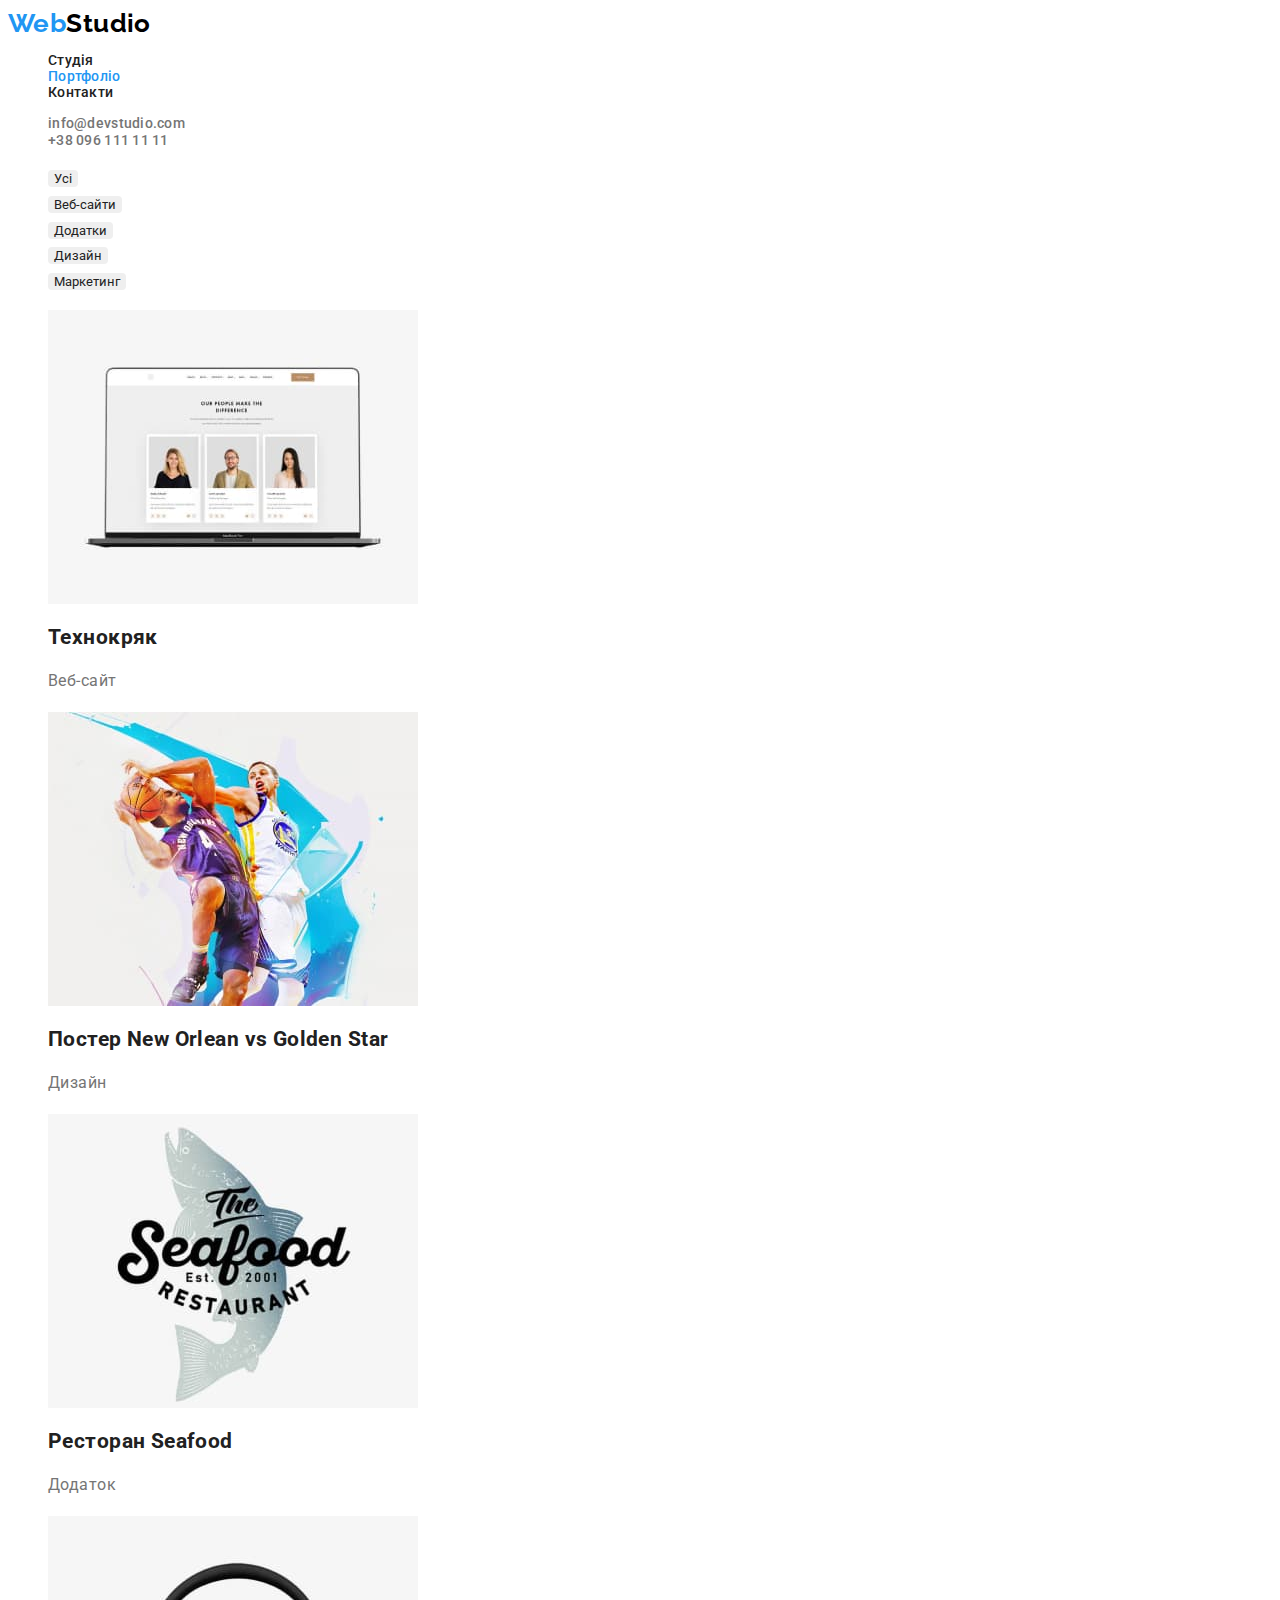
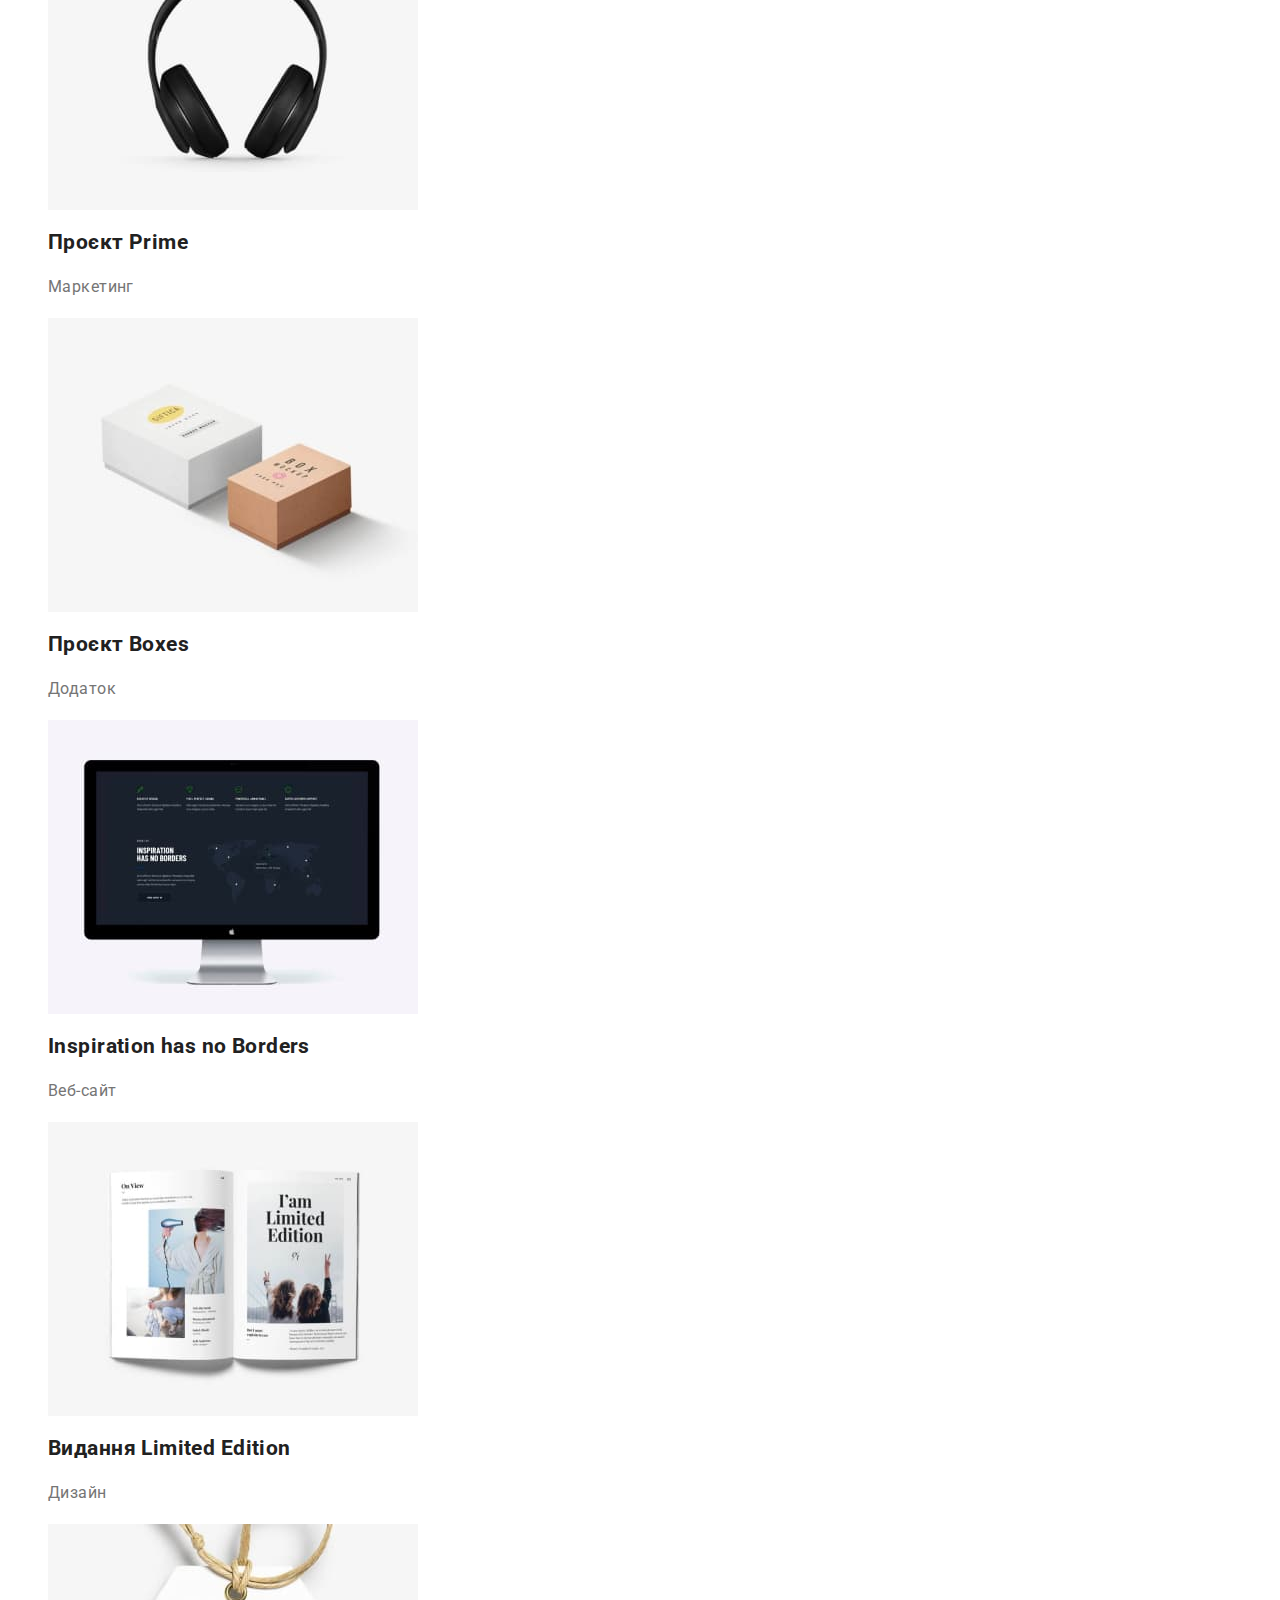
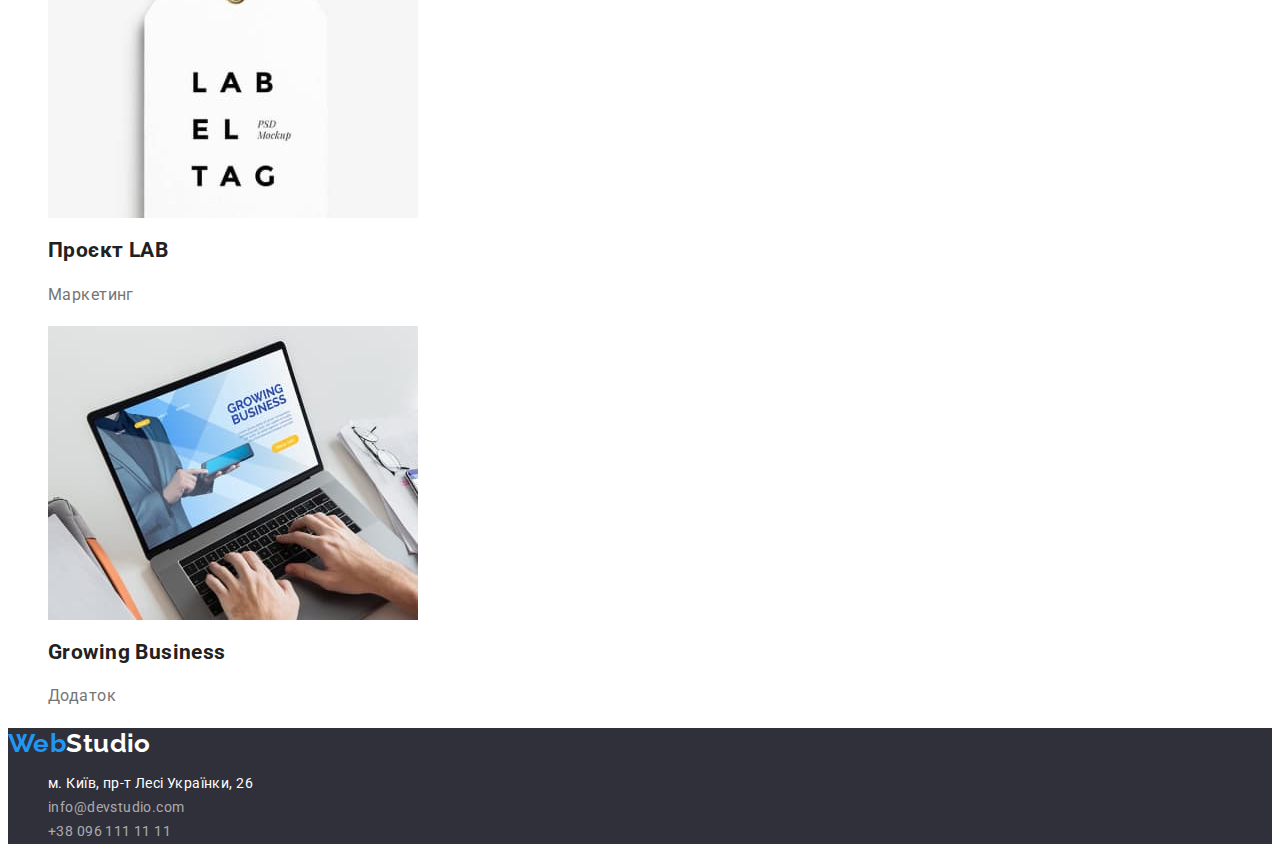
==== portfolio.html @ 31663b91 "склонував" ====
<!DOCTYPE html>
<html lang="uk">

<head>
	<meta charset="UTF-8">
	<meta http-equiv="X-UA-Compatible" content="IE=edge">
	<meta name="viewport" content="width=device-width, initial-scale=1.0">
	<title>Портфоліо</title>
	<link rel="preconnect" href="https://fonts.googleapis.com">
	<link rel="preconnect" href="https://fonts.gstatic.com" crossorigin>
	<link
		href="https://fonts.googleapis.com/css2?family=Raleway:wght@700&family=Roboto:wght@400;500;700;900&display=swap"
		rel="stylesheet">
	<link rel="stylesheet" href="./css/styles.css">
</head>

<body>
	<header class="header">
		<nav class="main-nav">
			<a class="logo" href="./index.html"><span class="text-logo">Web</span>Studio</a>
			<ul class="social-links">
				<li><a href="./index.html" class="link active">Студія</a></li>
				<li><a href="./portfolio.html" class="link current active">Портфоліо</a></li>
				<li><a href="#" class="link active">Контакти</a></li>
			</ul>
		</nav>
		<ul class="contacts">
			<li><a href="mailto:info@devstudio.com" class="contact active">info@devstudio.com</a></li>
			<li><a href="tel:+380961111111" class="contact active">+38 096 111 11 11</a></li>
		</ul>
	</header>
	<main class="main-portfolio">
		<section class="section">
			<h1 class="visually-hidden">Наші роботи</h1>
			<ul class="search-form">
				<li><button class="button active">Усі</button></li>
				<li><button class="button active">Веб-сайти</button></li>
				<li><button class="button active">Додатки</button></li>
				<li><button class="button active">Дизайн</button></li>
				<li><button class="button active">Маркетинг</button></li>
			</ul>
			<ul class="contents">
				<li class="post-content">
					<a href="" class="post-content-link">
						<img width="370" src="./images/project/project-1.jpg" alt="Технокряк">
						<h2 class="post-subtitle">Технокряк</h2>
						<p class="post-title">Веб-сайт</p>
					</a>
				</li>
				<li class="post-content">
					<a href="" class="post-content-link">
						<img width="370" src="./images/project/project-2.jpg" alt="Постер Новий Орлеан проти Голден Стар">
						<h2 class="post-subtitle">Постер New Orlean vs Golden Star</h2>
						<p class="post-title">Дизайн</p>
					</a>
				</li>
				<li class="post-content">
					<a href="" class="post-content-link">
						<img width="370" src="./images/project/project-3.jpg" alt="Ресторан Морепродуктов">
						<h2 class="post-subtitle">Ресторан Seafood</h2>
						<p class="post-title">Додаток</p>
					</a>
				</li>
				<li class="post-content">
					<a href="" class="post-content-link">
						<img width="370" src="./images/project/project-4.jpg" alt="Проєкт Прем'єр">
						<h2 class="post-subtitle">Проєкт Prime</h2>
						<p class="post-title">Маркетинг</p>
					</a>
				</li>
				<li class="post-content">
					<a href="" class="post-content-link">
						<img width="370" src="./images/project/project-5.jpg" alt="Коробки проектів">
						<h2 class="post-subtitle">Проєкт Boxes</h2>
						<p class="post-title">Додаток</p>
					</a>
				</li>
				<a href="">
					<li class="post-content">
						<a href="" class="post-content-link">
							<img width="370" src="./images/project/project-6.jpg" alt="Натхнення не має кордонів">
							<h2 class="post-subtitle">Inspiration has no Borders</h2>
							<p class="post-title">Веб-сайт</p>
						</a>
					</li>
					<li class="post-content">
						<a href="" class="post-content-link">
							<img width="370" src="./images/project/project-7.jpg" alt="Видання Обмежене видання">
							<h2 class="post-subtitle">Видання Limited Edition</h2>
							<p class="post-title">Дизайн</p>
						</a>
					</li>
					<li class="post-content">
						<a href="" class="post-content-link">
							<img width="370" src="./images/project/project-8.jpg" alt="Проєкт лабораторія">
							<h2 class="post-subtitle">Проєкт LAB</h2>
							<p class="post-title">Маркетинг</p>
						</a>
					</li>
					<li class="post-content">
						<a href="" class="post-content-link">
							<img width="370" src="./images/project/project-9.jpg" alt="Зростаючий бізнес">
							<h2 class="post-subtitle">Growing Business</h2>
							<p class="post-title">Додаток</p>
						</a>
					</li>
			</ul>
		</section>
	</main>
	<footer class="footer-list">
		<a class="logo address-logo" href="./index.html"><span class="text-logo">Web</span>Studio</a>
		<address class="address-list">
			<ul class="addres-list-colum">
				<li><a href="https://goo.gl/maps/TS7uWYY3xtXyC8b88" class="address-map active">м. Київ, пр-т Лесі Українки,
						26</a>
				</li>
				<li><a href="mailto:info@devstudio.com" class="footer-contact active">info@devstudio.com</a></li>
				<li><a href="tel:+380961111111" class="footer-contact active">+38 096 111 11 11</a></li>
			</ul>
		</address>
	</footer>

</body>

</html>
---- css/styles.css ----
:root {
	--primary-text-color: #757575;
	--title-text-color: #212121;
	--accent-color: #2196F3;
	--background-color: #F5F5F5;
	--background-team-color: #F5F4FA;
	--footer-background-color: #2F303A;
	--contact-color: #757575;
	--white-color: #ffffff;
	--footer-contact-color: rgba(255, 255, 255, 0.6);
	--logo-color-black: #000000;
}


body {
	font-family: 'Roboto', sans-serif;
	color: var(--primary-text-color);
	background-color: var(--white-color);
	font-size: 14px;
	letter-spacing: 0.03em;
}

/* hover focus */
.active:focus,
.active:hover {
	color: var(--accent-color);
}

.hero .button:focus,
.hero .button:hover {
	color: var(--footer-background-color);
}

.button {
	font-family: inherit;
	border: none;
	cursor: pointer;
}

.button:hover,
.button:focus {
	background: var(--accent-color);
	color: var(--white-color);
}

.active {
	border-radius: 4px;
	color: var(--title-text-color);
}

.search-form .active:hover,
.search-form .active:focus {
	box-shadow: 0px 3px 1px rgba(0, 0, 0, 0.1), 0px 1px 2px rgba(0, 0, 0, 0.08), 0px 2px 2px rgba(0, 0, 0, 0.12);
}

/* visually-hidden */
.visually-hidden {
	position: absolute;
	width: 1px;
	height: 1px;
	margin: -1px;
	border: 0;
	padding: 0;
	clip: rect(0 0 0 0);
	overflow: hidden;
}

/* Nav */
.logo {
	color: var(--logo-color-black);
	font-family: 'Raleway', sans-serif;
	font-weight: 700;
	font-size: 26px;
	line-height: 1.19;
	text-decoration: none;
}

.link {
	color: var(--title-text-color);
	text-decoration: none;
}

.social-links .link.current {
	color: var(--accent-color);
}

.address-logo {
	color: var(--white-color);
}

.text-logo {
	color: var(--accent-color);
}

.social-links {
	font-weight: 500;
	line-height: 1.14;
	letter-spacing: 0.02em;
	list-style: none;
}

.contacts {
	list-style: none;
}

.contact {
	font-weight: 500;
	line-height: 1.14;
	letter-spacing: 0.02em;
	color: var(--contact-color);
	text-decoration: none;
}

/* Main */

.title-text {
	font-weight: 900;
	font-size: 44px;
	line-height: 1.36;
	letter-spacing: 0.06em;
	text-transform: uppercase;
	color: var(--white-color);
}

.hero {
	background-color: var(--footer-background-color);
}


.hero .button {
	font-weight: 700;
	font-size: 16px;
	line-height: 1.88;
	box-shadow: 0px 4px 4px rgba(0, 0, 0, 0.15);
	border-radius: 4px;
	text-decoration: none;
	background-color: var(--accent-color);
	color: var(--white-color);
}



/* Section Features */
.features-list {
	list-style: none;
}

.features-title {
	font-weight: 700;
	line-height: 1.14;
	text-transform: uppercase;
	color: var(--title-text-color);

}


.features-subtitle {
	line-height: 1.71;
}

/* work-list  team-list */
.work-list-colum {
	list-style: none;
}

.title-head {
	font-weight: 700;
	font-size: 36px;
	line-height: 1.16;
	color: var(--title-text-color);
}


/* team-list */

.team-list {
	color: var(--background-team-color);
}

.team-card-list {
	background: var(--white-color);
	box-shadow: 0px 1px 3px rgba(0, 0, 0, 0.12), 0px 1px 1px rgba(0, 0, 0, 0.14), 0px 2px 1px rgba(0, 0, 0, 0.2);
	border-radius: 0px 0px 4px 4px;
}

.team-subtitle {
	font-weight: 500;
	font-size: 16px;
	line-height: 1.18;
	text-align: center;
	color: var(--title-text-color);
}

.team-card-indent {
	font-size: 16px;
	line-height: 1.18;
	text-align: center;
	color: var(--primary-text-color);

}

/* Footer */
.addres-list-colum {
	list-style: none;
}

.footer-list {
	background-color: var(--footer-background-color);
}

.address-list {
	font-style: normal;
}

.address-map {
	line-height: 1.71;
	color: var(--white-color);
	text-decoration: none;
}

.footer-contact {
	line-height: 1.71;
	text-decoration: none;
	color: var(--footer-contact-color);
	text-decoration: none;
}

/* portfolio */

/* link-stile */
.post-content-link {
	text-decoration: none;
}

.post-content-link .post-title {
	color: var(--primary-text-color);
}

/* search */
.search-form {
	font-weight: 500;
	font-size: 16px;
	line-height: 1.62;
	list-style: none;
}

/* contents */
.post-content {
	background-color: var(--white-color);
	list-style: none;
}

.post-subtitle {
	color: var(--title-text-color);
}

.post-title {
	font-size: 16px;
	line-height: 1.88;
}
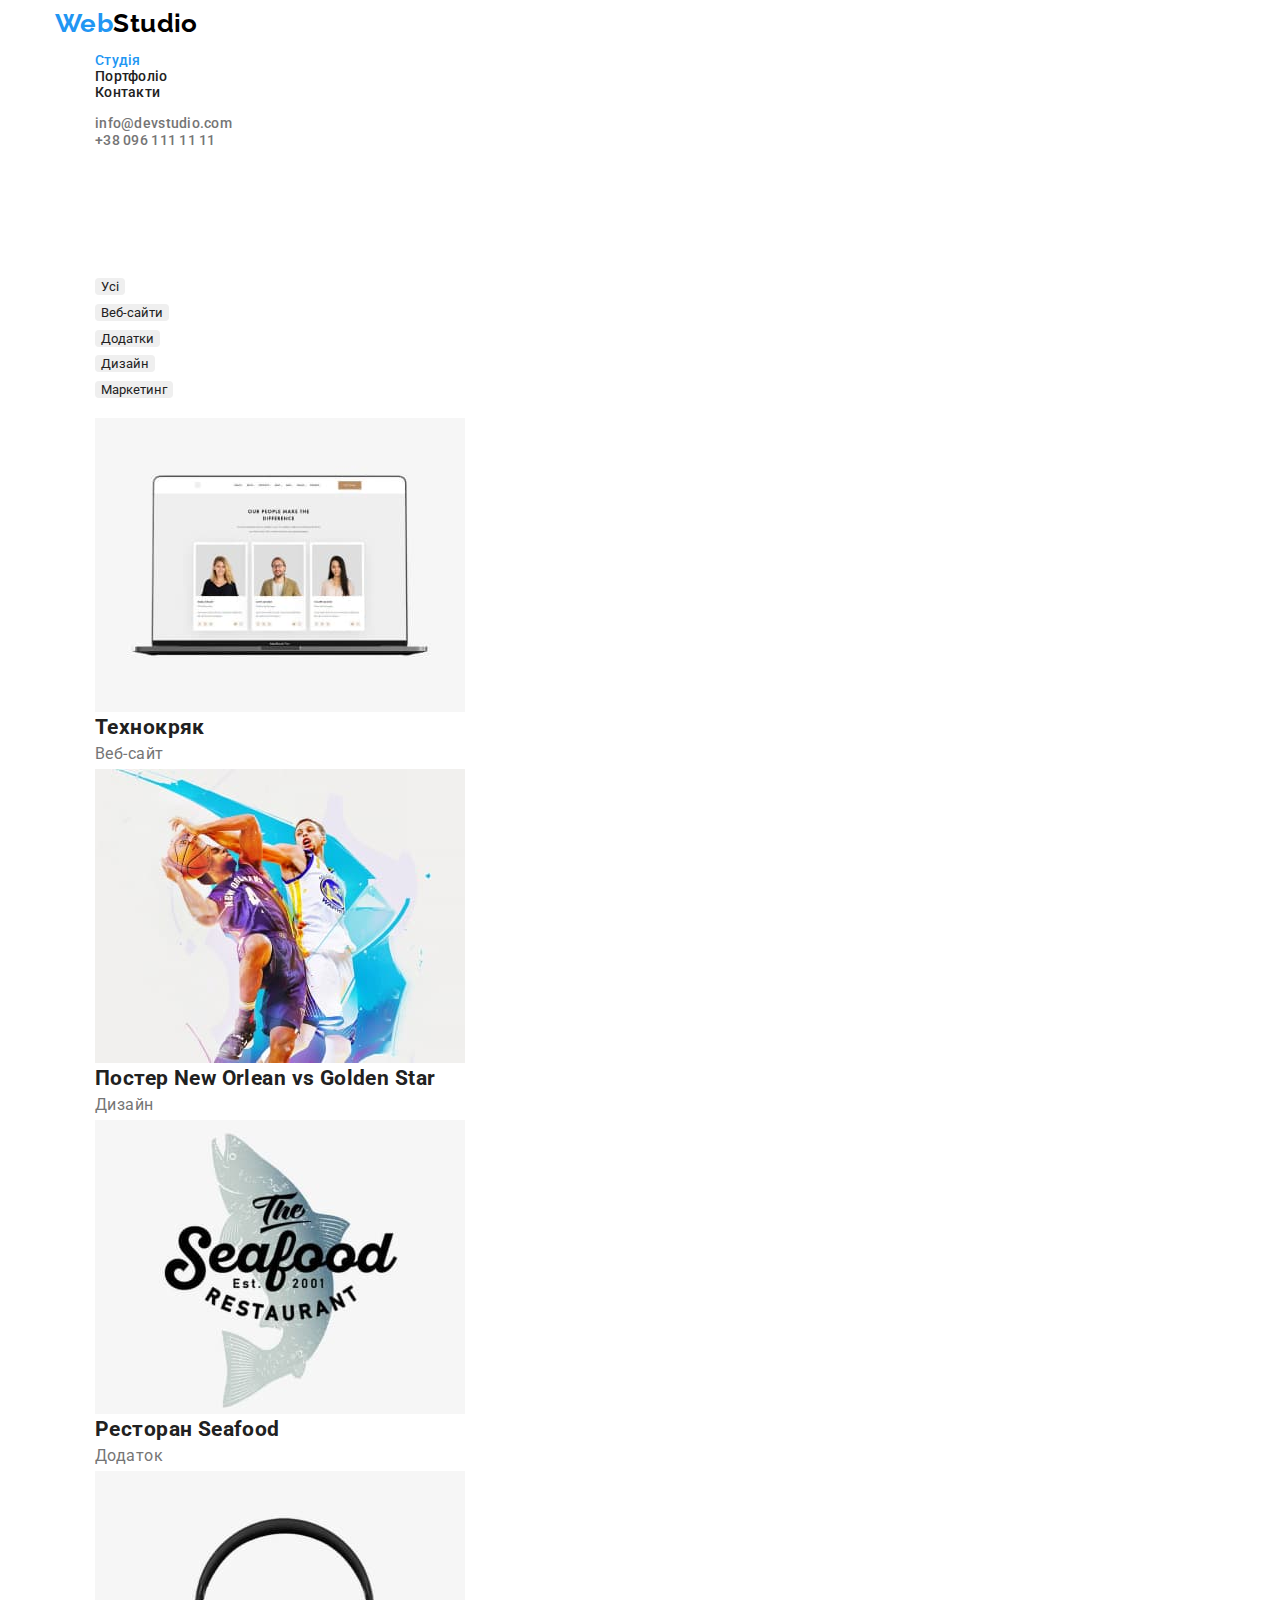
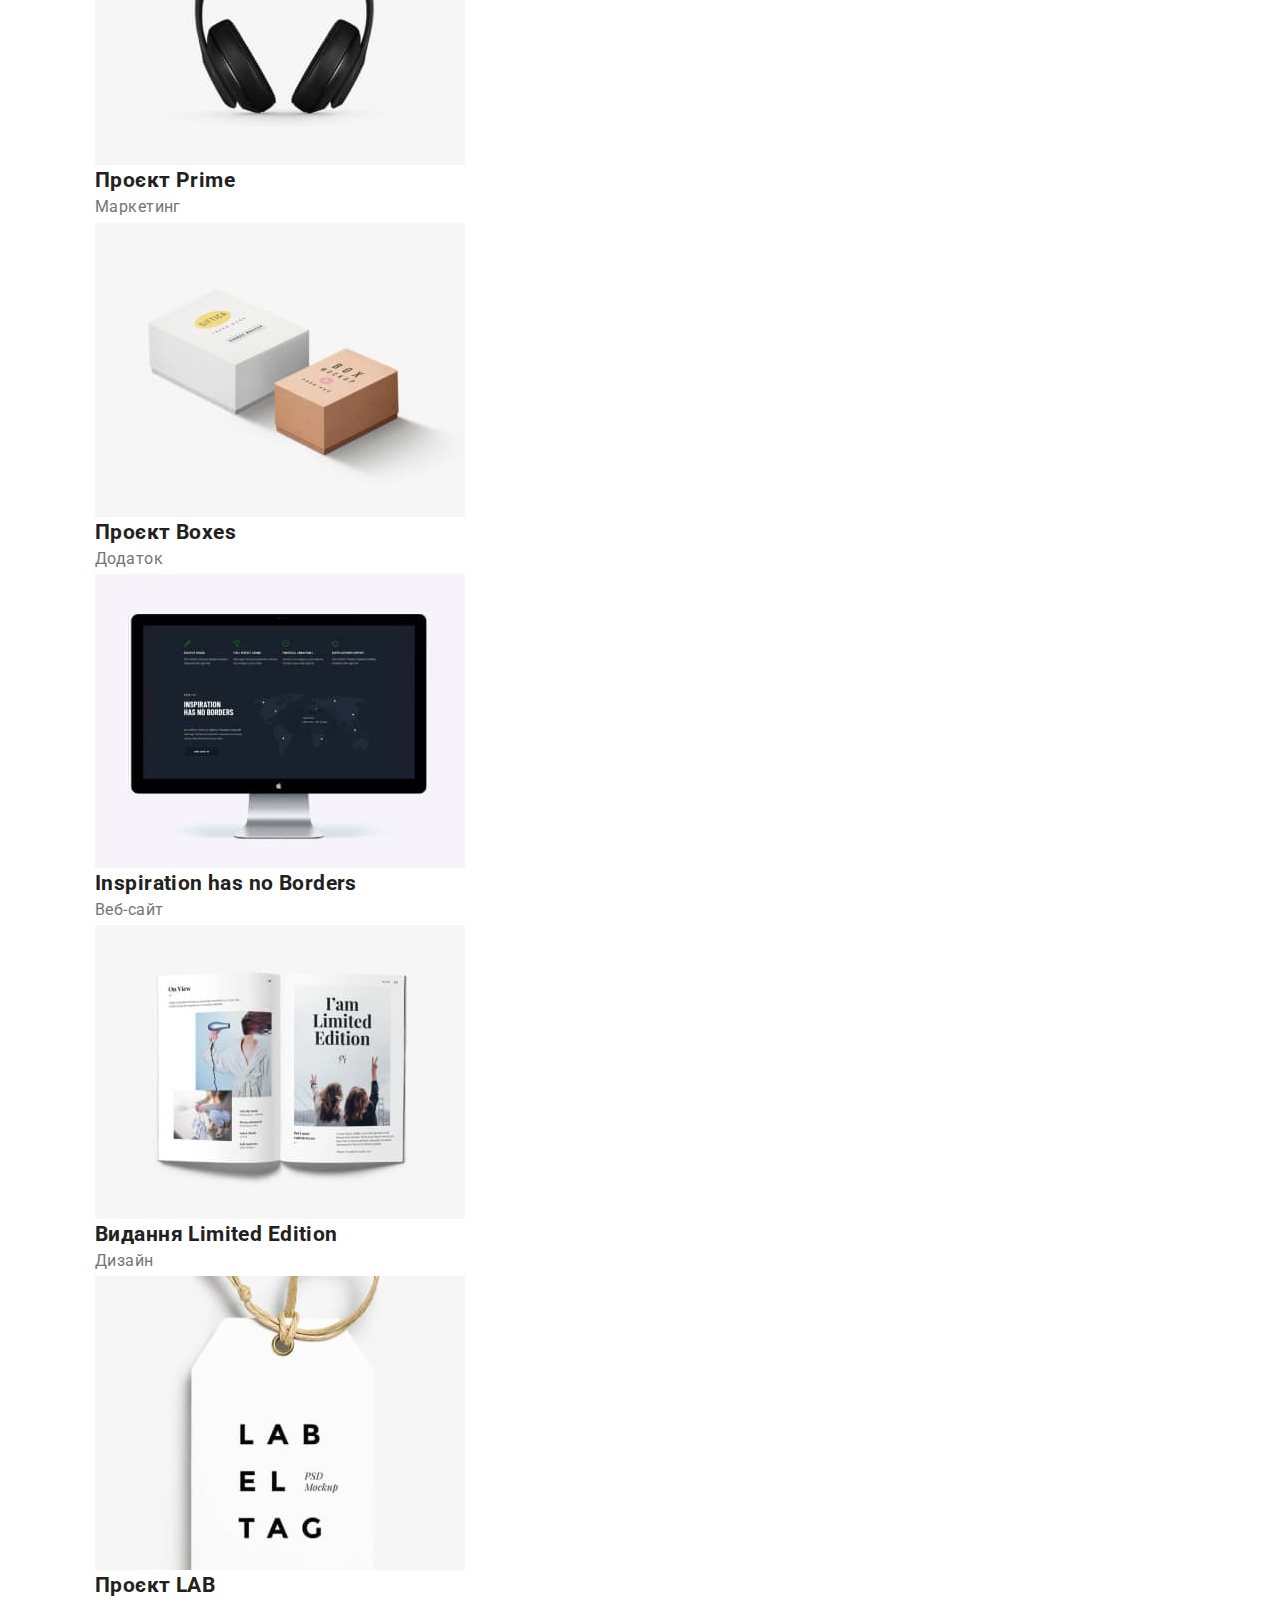
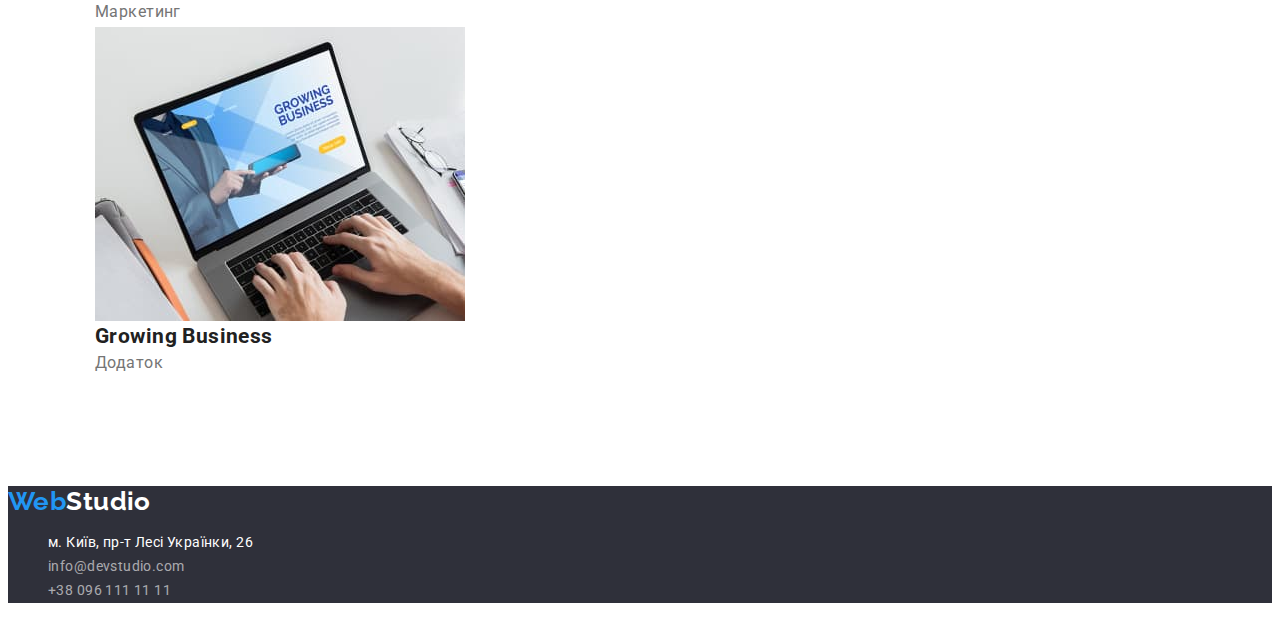
==== commit 5db6d359: "вніс стилі та додаткові класи" ====
--- a/portfolio.html
+++ b/portfolio.html
@@ -11,100 +11,107 @@
 	<link
 		href="https://fonts.googleapis.com/css2?family=Raleway:wght@700&family=Roboto:wght@400;500;700;900&display=swap"
 		rel="stylesheet">
+	<link rel="stylesheet" href="https://cdnjs.cloudflare.com/ajax/libs/modern-normalize/1.1.0/modern-normalize.min.css"
+		integrity="sha512-wpPYUAdjBVSE4KJnH1VR1HeZfpl1ub8YT/NKx4PuQ5NmX2tKuGu6U/JRp5y+Y8XG2tV+wKQpNHVUX03MfMFn9Q=="
+		crossorigin="anonymous" referrerpolicy="no-referrer" />
 	<link rel="stylesheet" href="./css/styles.css">
 </head>
 
 <body>
 	<header class="header">
-		<nav class="main-nav">
-			<a class="logo" href="./index.html"><span class="text-logo">Web</span>Studio</a>
-			<ul class="social-links">
-				<li><a href="./index.html" class="link active">Студія</a></li>
-				<li><a href="./portfolio.html" class="link current active">Портфоліо</a></li>
-				<li><a href="#" class="link active">Контакти</a></li>
+		<div class="container">
+			<nav class="main-nav">
+				<a class="logo" href="./index.html"><span class="text-logo">Web</span>Studio</a>
+				<ul class="social-links">
+					<li><a href="./index.html" class="link current active">Студія</a></li>
+					<li><a href="./portfolio.html" class="link active">Портфоліо</a></li>
+					<li><a href="#" class="link active">Контакти</a></li>
+				</ul>
+			</nav>
+			<ul class="contacts">
+				<li><a href="mailto:info@devstudio.com" class="contact active">info@devstudio.com</a></li>
+				<li><a href="tel:+380961111111" class="contact active">+38 096 111 11 11</a></li>
 			</ul>
-		</nav>
-		<ul class="contacts">
-			<li><a href="mailto:info@devstudio.com" class="contact active">info@devstudio.com</a></li>
-			<li><a href="tel:+380961111111" class="contact active">+38 096 111 11 11</a></li>
-		</ul>
+		</div>
 	</header>
 	<main class="main-portfolio">
 		<section class="section">
-			<h1 class="visually-hidden">Наші роботи</h1>
-			<ul class="search-form">
-				<li><button class="button active">Усі</button></li>
-				<li><button class="button active">Веб-сайти</button></li>
-				<li><button class="button active">Додатки</button></li>
-				<li><button class="button active">Дизайн</button></li>
-				<li><button class="button active">Маркетинг</button></li>
-			</ul>
-			<ul class="contents">
-				<li class="post-content">
-					<a href="" class="post-content-link">
-						<img width="370" src="./images/project/project-1.jpg" alt="Технокряк">
-						<h2 class="post-subtitle">Технокряк</h2>
-						<p class="post-title">Веб-сайт</p>
-					</a>
-				</li>
-				<li class="post-content">
-					<a href="" class="post-content-link">
-						<img width="370" src="./images/project/project-2.jpg" alt="Постер Новий Орлеан проти Голден Стар">
-						<h2 class="post-subtitle">Постер New Orlean vs Golden Star</h2>
-						<p class="post-title">Дизайн</p>
-					</a>
-				</li>
-				<li class="post-content">
-					<a href="" class="post-content-link">
-						<img width="370" src="./images/project/project-3.jpg" alt="Ресторан Морепродуктов">
-						<h2 class="post-subtitle">Ресторан Seafood</h2>
-						<p class="post-title">Додаток</p>
-					</a>
-				</li>
-				<li class="post-content">
-					<a href="" class="post-content-link">
-						<img width="370" src="./images/project/project-4.jpg" alt="Проєкт Прем'єр">
-						<h2 class="post-subtitle">Проєкт Prime</h2>
-						<p class="post-title">Маркетинг</p>
-					</a>
-				</li>
-				<li class="post-content">
-					<a href="" class="post-content-link">
-						<img width="370" src="./images/project/project-5.jpg" alt="Коробки проектів">
-						<h2 class="post-subtitle">Проєкт Boxes</h2>
-						<p class="post-title">Додаток</p>
-					</a>
-				</li>
-				<a href="">
+			<div class="container">
+				<h1 class="visually-hidden">Наші роботи</h1>
+				<ul class="search-form">
+					<li><button class="button active">Усі</button></li>
+					<li><button class="button active">Веб-сайти</button></li>
+					<li><button class="button active">Додатки</button></li>
+					<li><button class="button active">Дизайн</button></li>
+					<li><button class="button active">Маркетинг</button></li>
+				</ul>
+				<ul class="contents">
 					<li class="post-content">
 						<a href="" class="post-content-link">
-							<img width="370" src="./images/project/project-6.jpg" alt="Натхнення не має кордонів">
-							<h2 class="post-subtitle">Inspiration has no Borders</h2>
+							<img width="370" src="./images/project/project-1.jpg" alt="Технокряк">
+							<h2 class="post-subtitle">Технокряк</h2>
 							<p class="post-title">Веб-сайт</p>
 						</a>
 					</li>
 					<li class="post-content">
 						<a href="" class="post-content-link">
-							<img width="370" src="./images/project/project-7.jpg" alt="Видання Обмежене видання">
-							<h2 class="post-subtitle">Видання Limited Edition</h2>
+							<img width="370" src="./images/project/project-2.jpg" alt="Постер Новий Орлеан проти Голден Стар">
+							<h2 class="post-subtitle">Постер New Orlean vs Golden Star</h2>
 							<p class="post-title">Дизайн</p>
 						</a>
 					</li>
 					<li class="post-content">
 						<a href="" class="post-content-link">
-							<img width="370" src="./images/project/project-8.jpg" alt="Проєкт лабораторія">
-							<h2 class="post-subtitle">Проєкт LAB</h2>
+							<img width="370" src="./images/project/project-3.jpg" alt="Ресторан Морепродуктов">
+							<h2 class="post-subtitle">Ресторан Seafood</h2>
+							<p class="post-title">Додаток</p>
+						</a>
+					</li>
+					<li class="post-content">
+						<a href="" class="post-content-link">
+							<img width="370" src="./images/project/project-4.jpg" alt="Проєкт Прем'єр">
+							<h2 class="post-subtitle">Проєкт Prime</h2>
 							<p class="post-title">Маркетинг</p>
 						</a>
 					</li>
 					<li class="post-content">
 						<a href="" class="post-content-link">
-							<img width="370" src="./images/project/project-9.jpg" alt="Зростаючий бізнес">
-							<h2 class="post-subtitle">Growing Business</h2>
+							<img width="370" src="./images/project/project-5.jpg" alt="Коробки проектів">
+							<h2 class="post-subtitle">Проєкт Boxes</h2>
 							<p class="post-title">Додаток</p>
 						</a>
 					</li>
-			</ul>
+					<a href="">
+						<li class="post-content">
+							<a href="" class="post-content-link">
+								<img width="370" src="./images/project/project-6.jpg" alt="Натхнення не має кордонів">
+								<h2 class="post-subtitle">Inspiration has no Borders</h2>
+								<p class="post-title">Веб-сайт</p>
+							</a>
+						</li>
+						<li class="post-content">
+							<a href="" class="post-content-link">
+								<img width="370" src="./images/project/project-7.jpg" alt="Видання Обмежене видання">
+								<h2 class="post-subtitle">Видання Limited Edition</h2>
+								<p class="post-title">Дизайн</p>
+							</a>
+						</li>
+						<li class="post-content">
+							<a href="" class="post-content-link">
+								<img width="370" src="./images/project/project-8.jpg" alt="Проєкт лабораторія">
+								<h2 class="post-subtitle">Проєкт LAB</h2>
+								<p class="post-title">Маркетинг</p>
+							</a>
+						</li>
+						<li class="post-content">
+							<a href="" class="post-content-link">
+								<img width="370" src="./images/project/project-9.jpg" alt="Зростаючий бізнес">
+								<h2 class="post-subtitle">Growing Business</h2>
+								<p class="post-title">Додаток</p>
+							</a>
+						</li>
+				</ul>
+			</div>
 		</section>
 	</main>
 	<footer class="footer-list">
--- a/css/styles.css
+++ b/css/styles.css
@@ -1,3 +1,14 @@
+h1,
+h2,
+h3,
+h4,
+h5,
+h6,
+p {
+	margin-top: 0;
+	margin-bottom: 0;
+}
+
 :root {
 	--primary-text-color: #757575;
 	--title-text-color: #212121;
@@ -35,6 +46,7 @@
 	font-family: inherit;
 	border: none;
 	cursor: pointer;
+	display: inline-block;
 }
 
 .button:hover,
@@ -112,6 +124,9 @@
 }
 
 /* Main */
+.main-btn {
+	padding: 10px 32px;
+}
 
 .title-text {
 	font-weight: 900;
@@ -120,6 +135,7 @@
 	letter-spacing: 0.06em;
 	text-transform: uppercase;
 	color: var(--white-color);
+	margin-bottom: 30px;
 }
 
 .hero {
@@ -150,6 +166,7 @@
 	line-height: 1.14;
 	text-transform: uppercase;
 	color: var(--title-text-color);
+	margin-bottom: 10px;
 
 }
 
@@ -168,6 +185,7 @@
 	font-size: 36px;
 	line-height: 1.16;
 	color: var(--title-text-color);
+	margin-bottom: 50px;
 }
 
 
@@ -181,6 +199,7 @@
 	background: var(--white-color);
 	box-shadow: 0px 1px 3px rgba(0, 0, 0, 0.12), 0px 1px 1px rgba(0, 0, 0, 0.14), 0px 2px 1px rgba(0, 0, 0, 0.2);
 	border-radius: 0px 0px 4px 4px;
+	list-style: none;
 }
 
 .team-subtitle {
@@ -257,4 +276,17 @@
 .post-title {
 	font-size: 16px;
 	line-height: 1.88;
-}+}
+
+/* div container, section */
+.container {
+	width: 1170px;
+	padding: 0 15px;
+	margin: 0 auto;
+	align-items: center;
+}
+
+.section {
+	padding: 94px 0;
+}
+
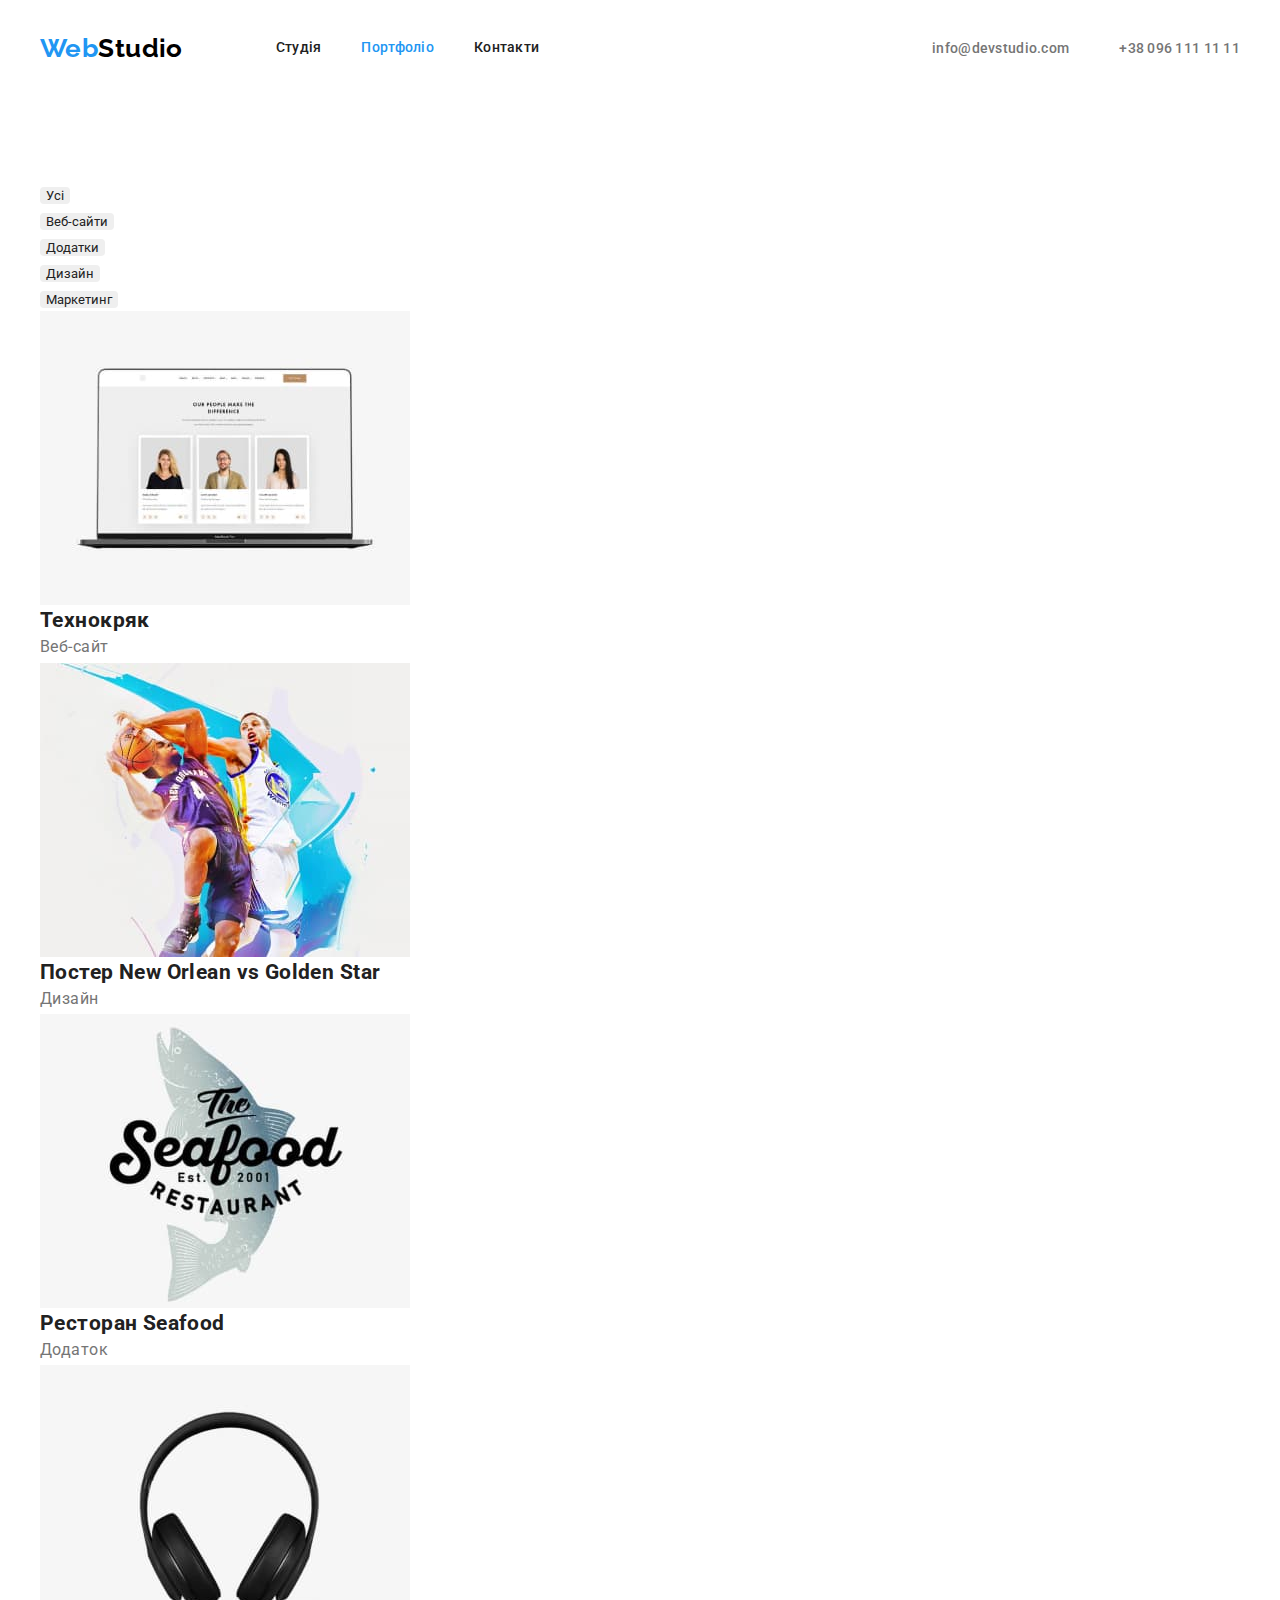
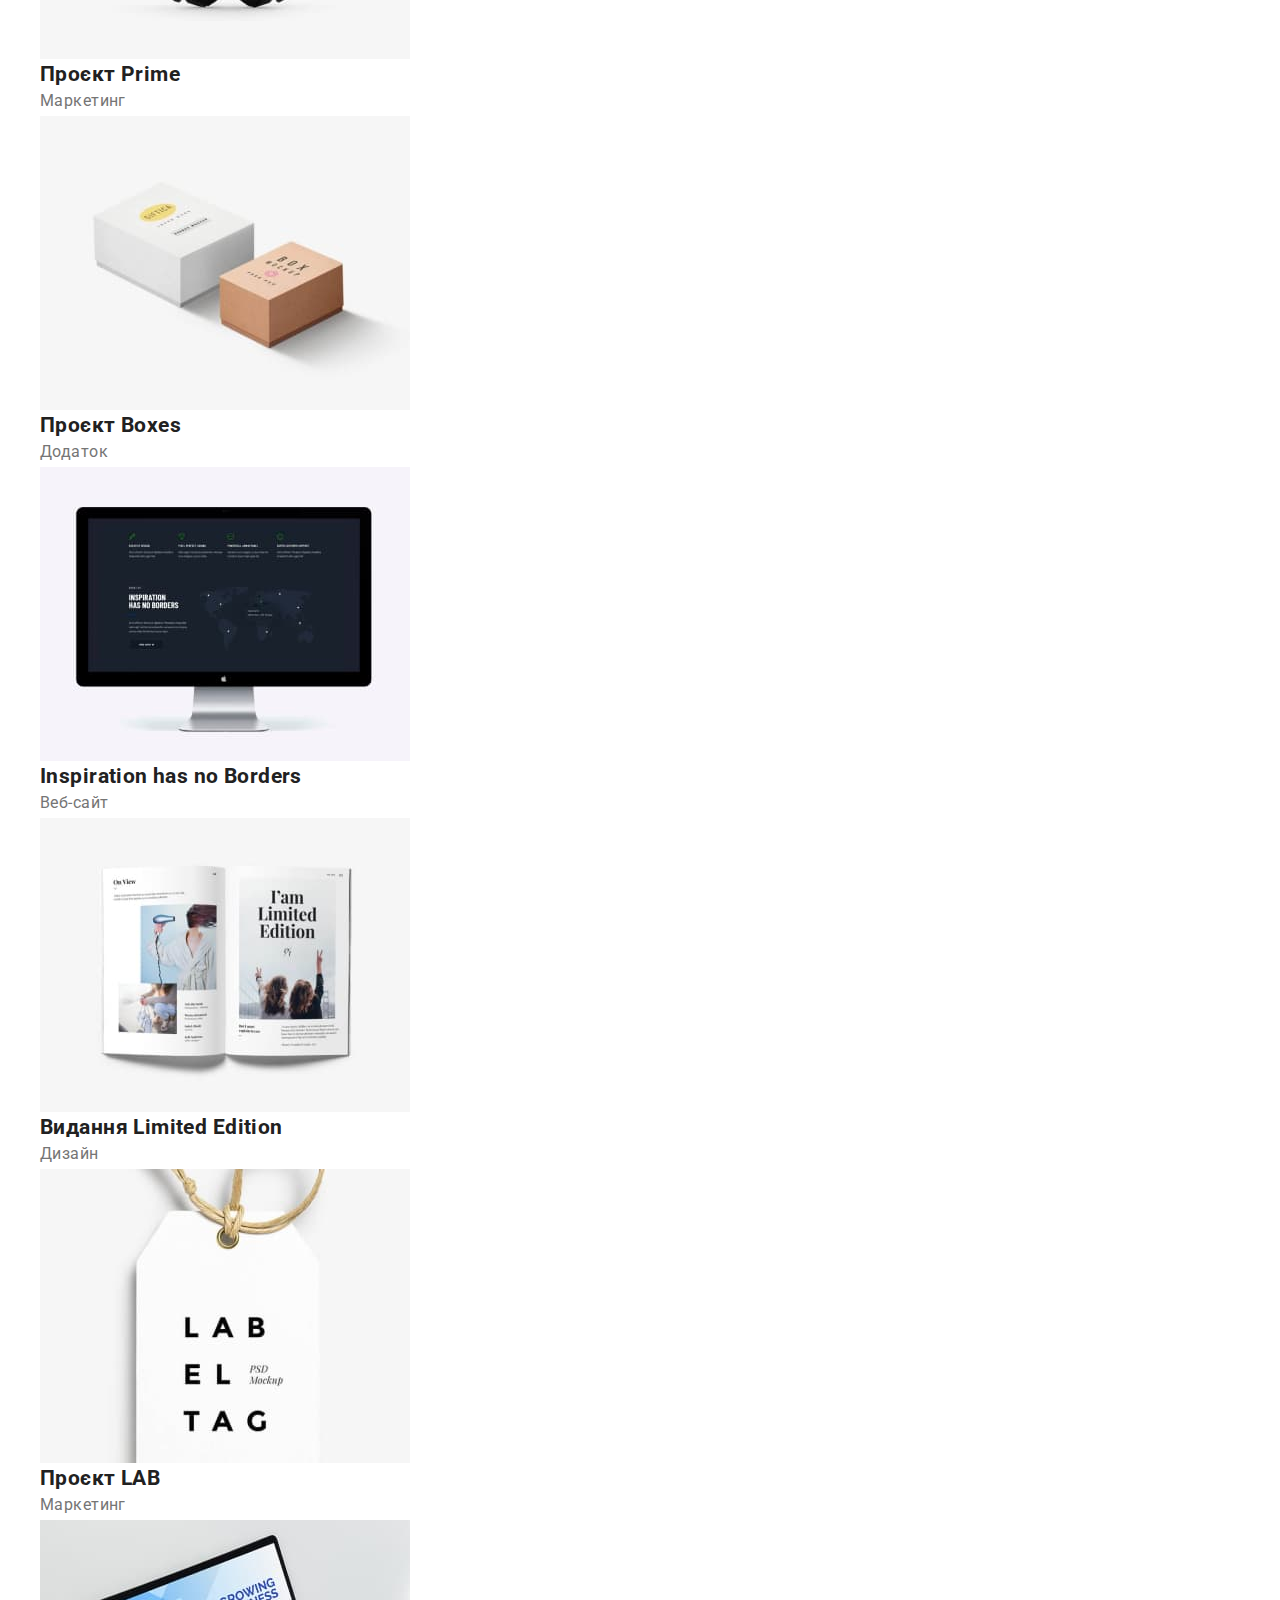
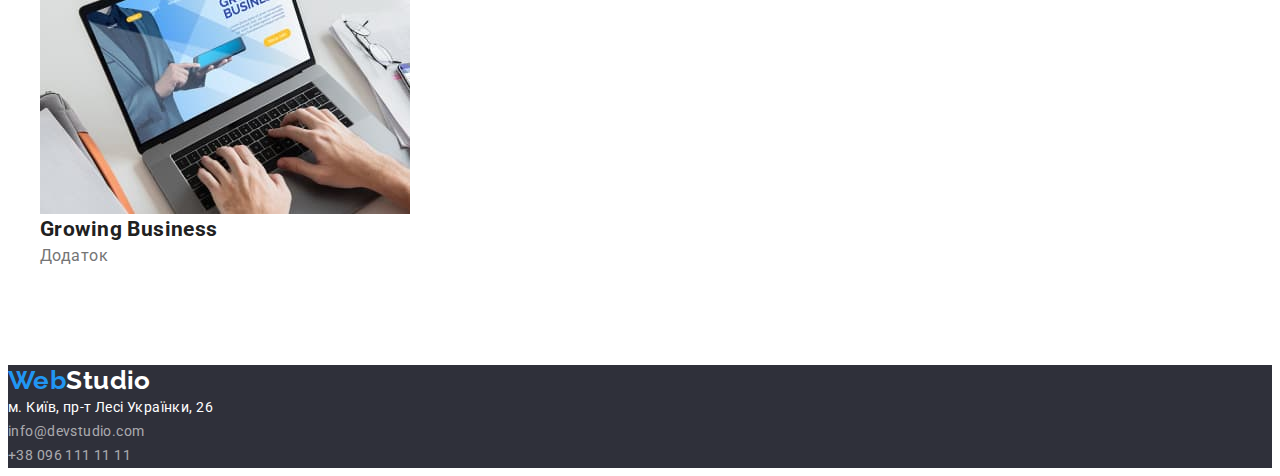
==== commit 5fd47189: "додав стилів для головнох сторінки" ====
--- a/portfolio.html
+++ b/portfolio.html
@@ -19,18 +19,19 @@
 
 <body>
 	<header class="header">
-		<div class="container">
+		<div class="container nav-container">
 			<nav class="main-nav">
 				<a class="logo" href="./index.html"><span class="text-logo">Web</span>Studio</a>
 				<ul class="social-links">
-					<li><a href="./index.html" class="link current active">Студія</a></li>
-					<li><a href="./portfolio.html" class="link active">Портфоліо</a></li>
-					<li><a href="#" class="link active">Контакти</a></li>
+					<li class="side-nav-item"><a href="./index.html" class="link active">Студія</a></li>
+					<li class="side-nav-item"><a href="./portfolio.html" class="link current active">Портфоліо</a></li>
+					<li class="side-nav-item"><a href="#" class="link active">Контакти</a></li>
 				</ul>
 			</nav>
 			<ul class="contacts">
-				<li><a href="mailto:info@devstudio.com" class="contact active">info@devstudio.com</a></li>
-				<li><a href="tel:+380961111111" class="contact active">+38 096 111 11 11</a></li>
+				<li class="side-nav-contact"><a href="mailto:info@devstudio.com"
+						class="contact active">info@devstudio.com</a></li>
+				<li class="side-nav-contact"><a href="tel:+380961111111" class="contact active">+38 096 111 11 11</a></li>
 			</ul>
 		</div>
 	</header>
--- a/css/styles.css
+++ b/css/styles.css
@@ -4,9 +4,10 @@
 h4,
 h5,
 h6,
-p {
-	margin-top: 0;
-	margin-bottom: 0;
+p,
+ul {
+	margin: 0;
+	padding: 0;
 }
 
 :root {
@@ -85,11 +86,27 @@
 	font-size: 26px;
 	line-height: 1.19;
 	text-decoration: none;
+	display: flex;
+	align-items: center;
+}
+
+.main-nav {
+	display: flex;
+}
+
+.nav-container {
+	display: flex;
+	align-items: center;
 }
 
 .link {
-	color: var(--title-text-color);
-	text-decoration: none;
+	padding-top: 32px;
+	padding-bottom: 32px;
+	display: block;
+
+	color: var(--title-text-color);
+	text-decoration: none;
+
 }
 
 .social-links .link.current {
@@ -109,10 +126,24 @@
 	line-height: 1.14;
 	letter-spacing: 0.02em;
 	list-style: none;
+	display: flex;
+	margin-left: 93px;
+}
+
+.side-nav-item {}
+
+.social-links .side-nav-item:not(:last-child) {
+	margin-right: 40px;
+}
+
+.contacts .side-nav-contact:not(:last-child) {
+	margin-right: 50px;
 }
 
 .contacts {
 	list-style: none;
+	display: flex;
+	margin-left: auto;
 }
 
 .contact {
@@ -126,6 +157,8 @@
 /* Main */
 .main-btn {
 	padding: 10px 32px;
+	min-width: 216px;
+	text-align: center;
 }
 
 .title-text {
@@ -136,10 +169,14 @@
 	text-transform: uppercase;
 	color: var(--white-color);
 	margin-bottom: 30px;
+	max-width: 696px;
+	margin: 0 auto 30px;
 }
 
 .hero {
+
 	background-color: var(--footer-background-color);
+	text-align: center;
 }
 
 
@@ -159,6 +196,16 @@
 /* Section Features */
 .features-list {
 	list-style: none;
+	display: flex;
+	justify-content: center;
+}
+
+.features-list .list {
+	max-width: 270px;
+}
+
+.features-list .list:not(:last-child) {
+	margin-right: 30px;
 }
 
 .features-title {
@@ -173,11 +220,24 @@
 
 .features-subtitle {
 	line-height: 1.71;
+	padding: 0;
 }
 
 /* work-list  team-list */
 .work-list-colum {
 	list-style: none;
+	display: flex;
+	justify-content: space-between;
+}
+
+.team-card-list .img-list {
+	display: block;
+}
+.work-list-colum .img-list {
+	display: block;
+}
+.img-list {
+	display: inline;
 }
 
 .title-head {
@@ -280,13 +340,21 @@
 
 /* div container, section */
 .container {
-	width: 1170px;
+	width: 1200px;
 	padding: 0 15px;
 	margin: 0 auto;
 	align-items: center;
+	/* display: flex; */
 }
 
 .section {
 	padding: 94px 0;
-}
-
+
+
+}
+
+/* .flx {
+	display: flex;
+	align-items: center;
+	margin: auto;
+} */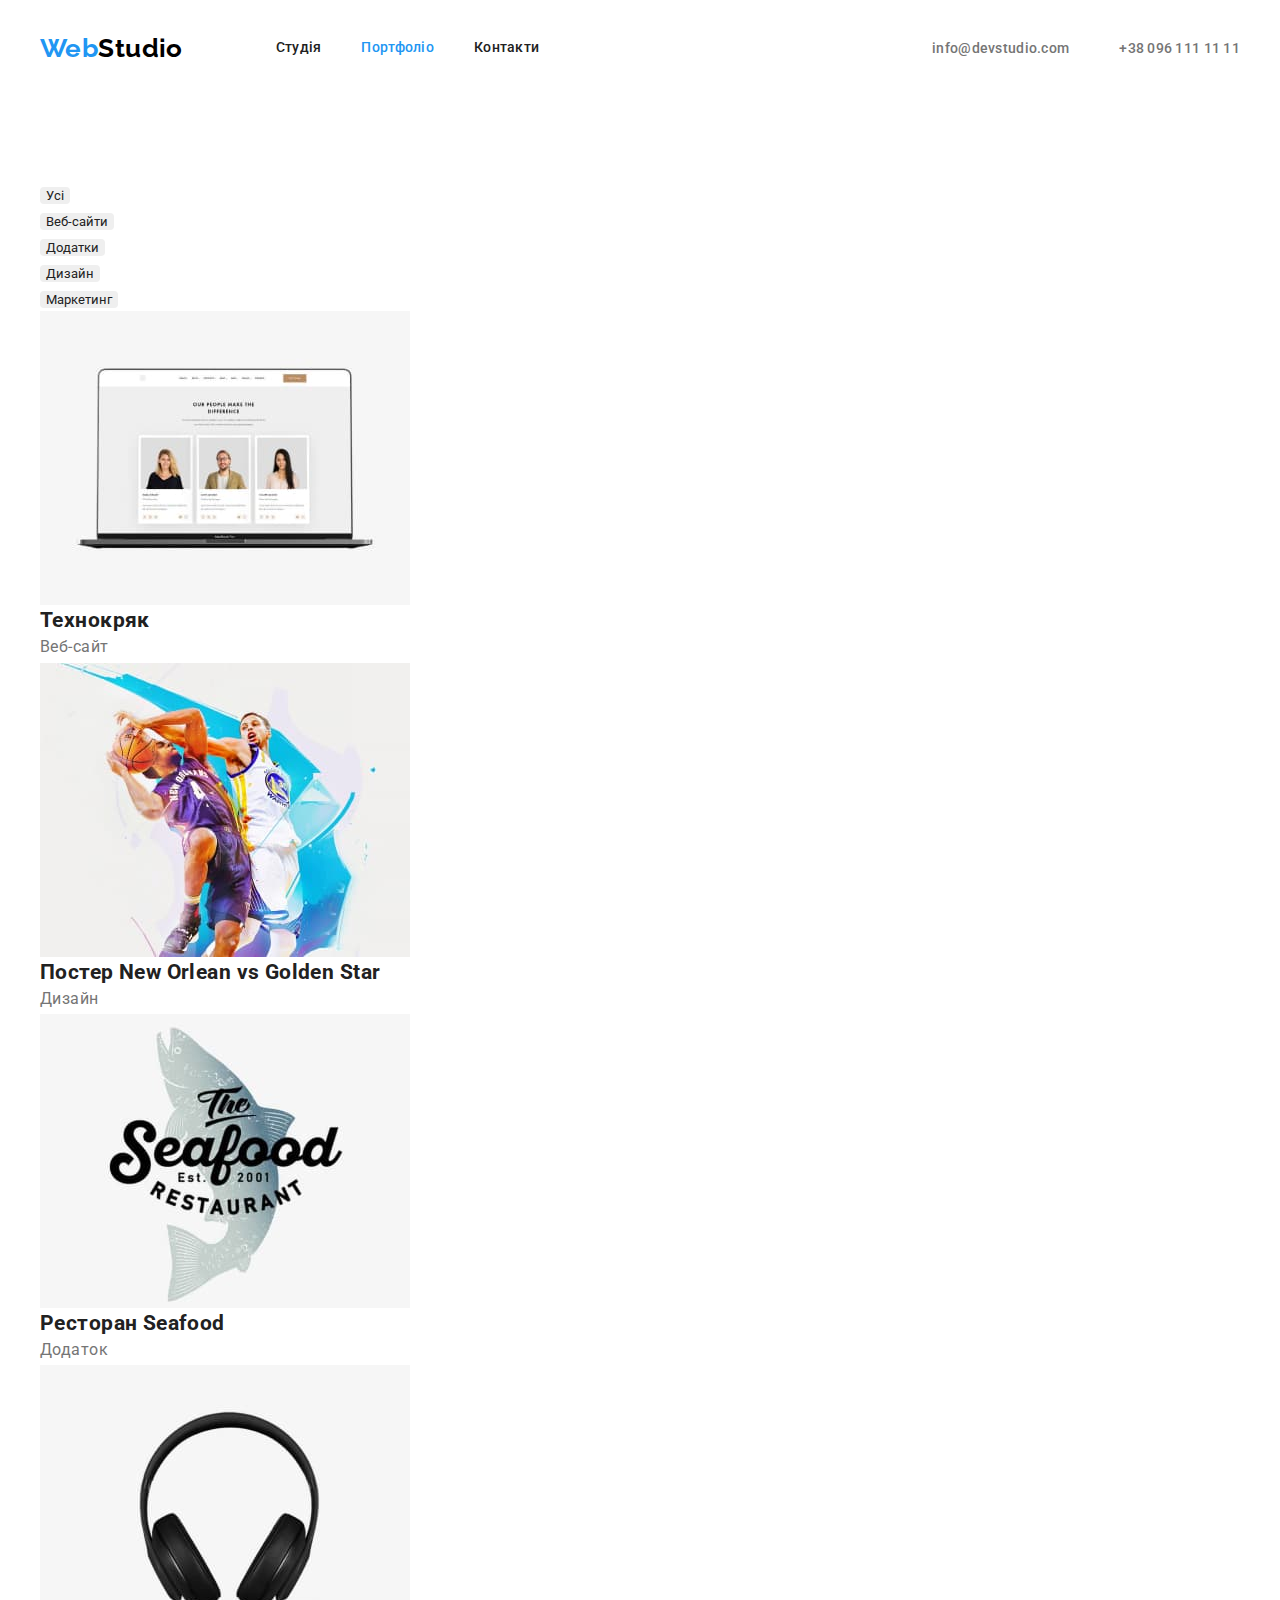
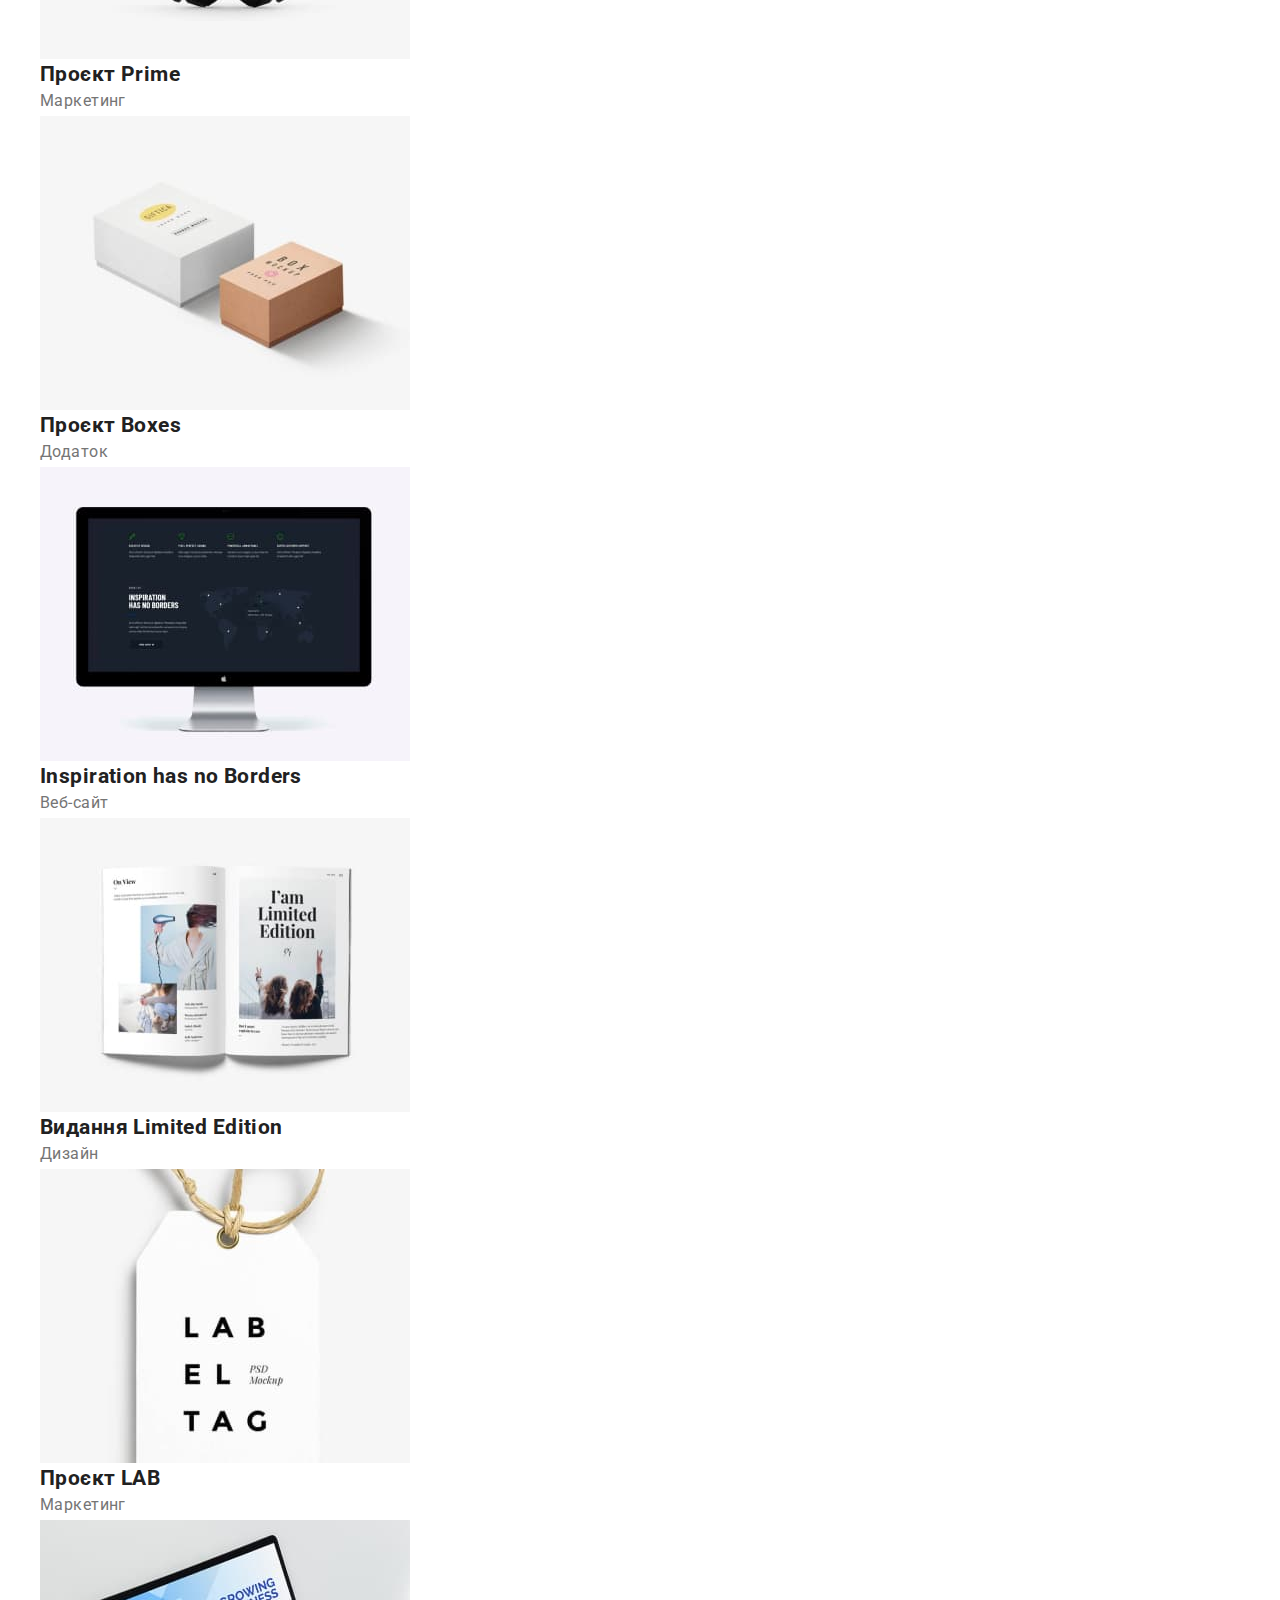
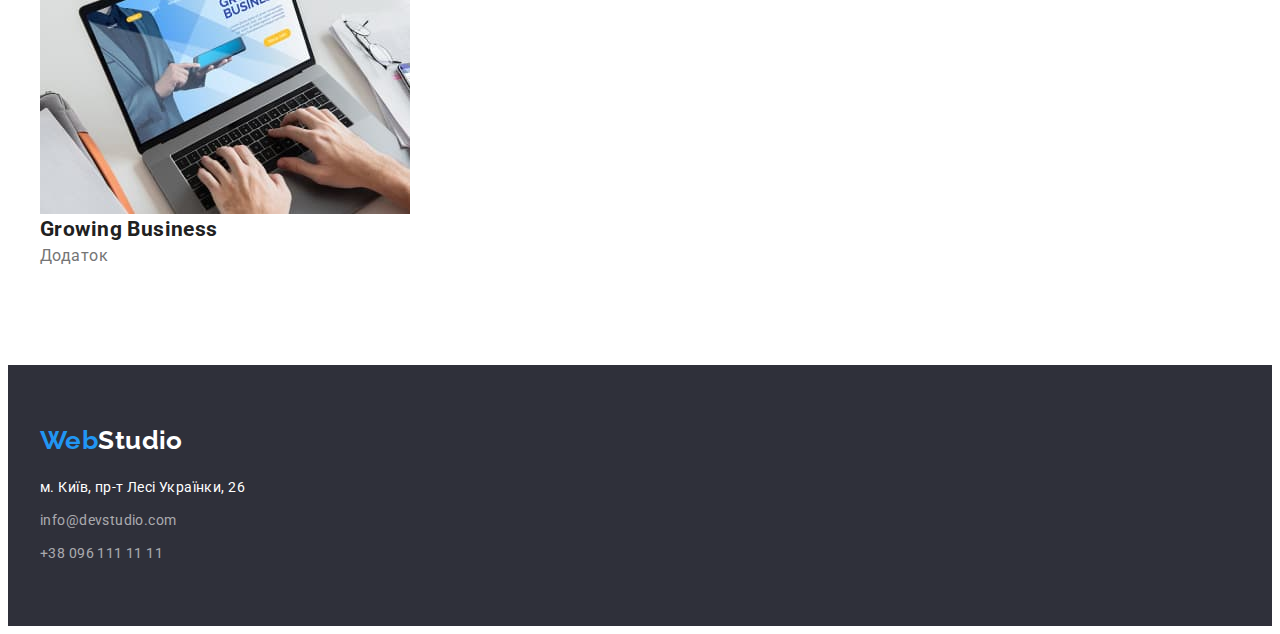
==== commit 35224427: "Додав стилей для футера та героя" ====
--- a/portfolio.html
+++ b/portfolio.html
@@ -116,16 +116,19 @@
 		</section>
 	</main>
 	<footer class="footer-list">
-		<a class="logo address-logo" href="./index.html"><span class="text-logo">Web</span>Studio</a>
-		<address class="address-list">
-			<ul class="addres-list-colum">
-				<li><a href="https://goo.gl/maps/TS7uWYY3xtXyC8b88" class="address-map active">м. Київ, пр-т Лесі Українки,
-						26</a>
-				</li>
-				<li><a href="mailto:info@devstudio.com" class="footer-contact active">info@devstudio.com</a></li>
-				<li><a href="tel:+380961111111" class="footer-contact active">+38 096 111 11 11</a></li>
-			</ul>
-		</address>
+		<div class="container">
+			<a class="logo address-logo" href="./index.html"><span class="text-logo">Web</span>Studio</a>
+			<address class="address-list">
+				<ul class="addres-list-colum">
+					<li class="list"><a href="https://goo.gl/maps/TS7uWYY3xtXyC8b88" class="address-map active">м. Київ, пр-т Лесі
+							Українки,
+							26</a>
+					</li>
+					<li class="list"><a href="mailto:info@devstudio.com" class="footer-contact active">info@devstudio.com</a></li>
+					<li class="list"><a href="tel:+380961111111" class="footer-contact active">+38 096 111 11 11</a></li>
+				</ul>
+			</address>
+		</div>
 	</footer>
 
 </body>
--- a/css/styles.css
+++ b/css/styles.css
@@ -115,6 +115,10 @@
 
 .address-logo {
 	color: var(--white-color);
+	padding-top: 60px;
+	padding-bottom: 20px;
+	display: block;
+
 }
 
 .text-logo {
@@ -177,6 +181,19 @@
 
 	background-color: var(--footer-background-color);
 	text-align: center;
+	max-width: 1600px;
+	min-height: 600px;
+	margin: auto;
+
+	justify-content: center;
+	align-items: center;
+	display: flex;
+}
+
+.container-content {
+	justify-content: center;
+	align-items: center;
+
 }
 
 
@@ -230,17 +247,15 @@
 	justify-content: space-between;
 }
 
-.team-card-list .img-list {
-	display: block;
-}
+
 .work-list-colum .img-list {
 	display: block;
 }
-.img-list {
-	display: inline;
-}
+
+.img-list {}
 
 .title-head {
+	text-align: center;
 	font-weight: 700;
 	font-size: 36px;
 	line-height: 1.16;
@@ -250,12 +265,25 @@
 
 
 /* team-list */
+.team-card-list .img-list {
+	display: block;
+	margin-bottom: 30px;
+}
+
+.team-card {
+	display: flex;
+	justify-content: space-between;
+	flex-wrap: wrap;
+}
 
 .team-list {
 	color: var(--background-team-color);
 }
 
 .team-card-list {
+	max-height: 368px;
+	max-width: 270px;
+
 	background: var(--white-color);
 	box-shadow: 0px 1px 3px rgba(0, 0, 0, 0.12), 0px 1px 1px rgba(0, 0, 0, 0.14), 0px 2px 1px rgba(0, 0, 0, 0.2);
 	border-radius: 0px 0px 4px 4px;
@@ -268,6 +296,7 @@
 	line-height: 1.18;
 	text-align: center;
 	color: var(--title-text-color);
+	margin-bottom: 10px;
 }
 
 .team-card-indent {
@@ -275,20 +304,34 @@
 	line-height: 1.18;
 	text-align: center;
 	color: var(--primary-text-color);
+	padding-bottom: 30px;
 
 }
 
 /* Footer */
 .addres-list-colum {
 	list-style: none;
+	display: block;
 }
 
 .footer-list {
 	background-color: var(--footer-background-color);
-}
+	max-width: 1600px;
+	margin: auto;
+
+}
+
+
+.addres-list-colum .list:not(:last-child) {
+	padding-bottom: 9px;
+}
+
+
 
 .address-list {
 	font-style: normal;
+	padding-bottom: 60px;
+	max-width: 231px;
 }
 
 .address-map {
@@ -351,10 +394,4 @@
 	padding: 94px 0;
 
 
-}
-
-/* .flx {
-	display: flex;
-	align-items: center;
-	margin: auto;
-} */+}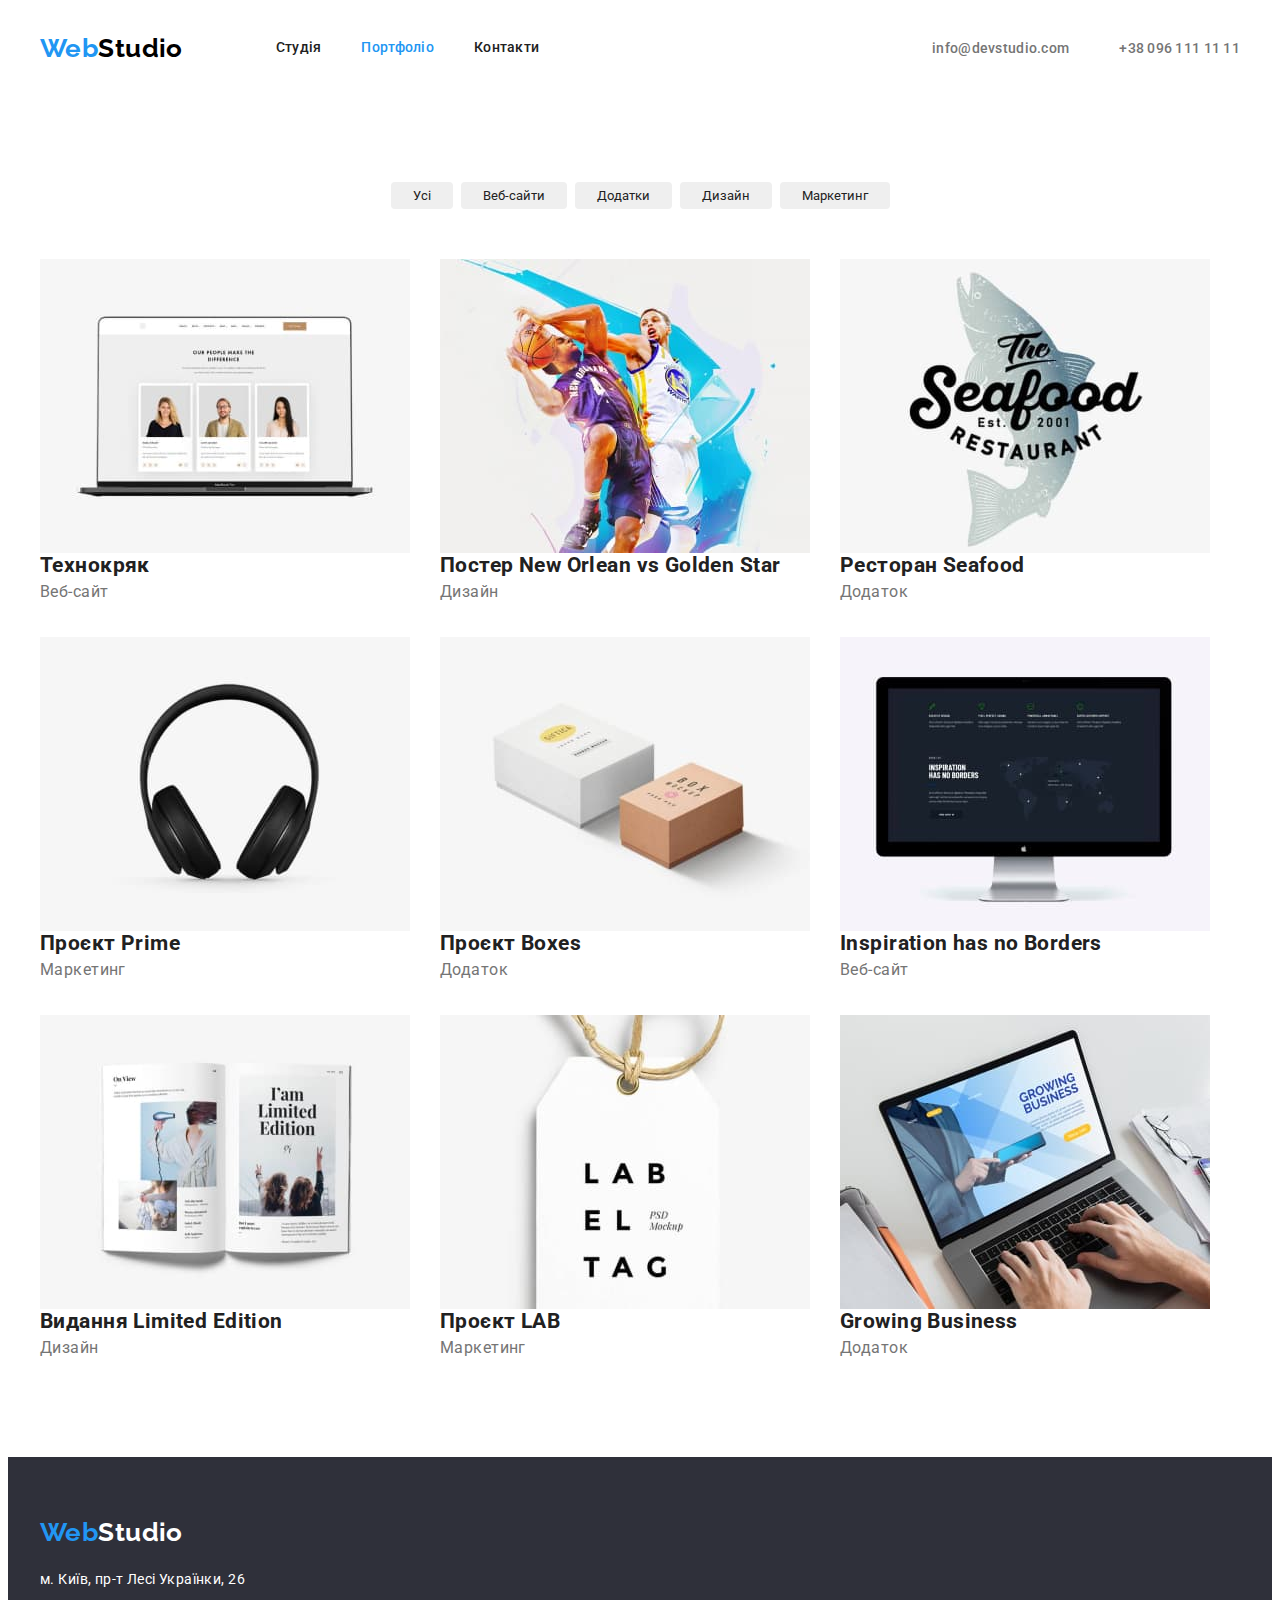
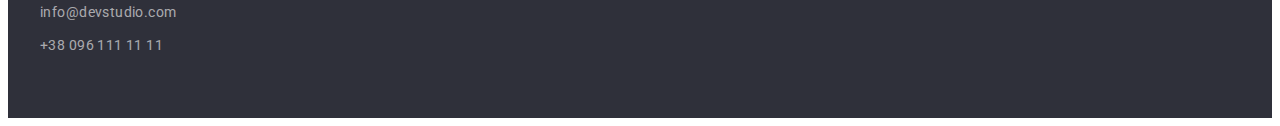
==== commit 2b1e63e1: "додав стилі для сторінки портфоліо" ====
--- a/portfolio.html
+++ b/portfolio.html
@@ -38,14 +38,16 @@
 	<main class="main-portfolio">
 		<section class="section">
 			<div class="container">
-				<h1 class="visually-hidden">Наші роботи</h1>
-				<ul class="search-form">
-					<li><button class="button active">Усі</button></li>
-					<li><button class="button active">Веб-сайти</button></li>
-					<li><button class="button active">Додатки</button></li>
-					<li><button class="button active">Дизайн</button></li>
-					<li><button class="button active">Маркетинг</button></li>
-				</ul>
+				<div class="search">
+					<h1 class="visually-hidden">Наші роботи</h1>
+					<ul class="search-form">
+						<li class="search-btn"><button class="button active">Усі</button></li>
+						<li class="search-btn"><button class="button active">Веб-сайти</button></li>
+						<li class="search-btn"><button class="button active">Додатки</button></li>
+						<li class="search-btn"><button class="button active">Дизайн</button></li>
+						<li class="search-btn"><button class="button active">Маркетинг</button></li>
+					</ul>
+				</div>
 				<ul class="contents">
 					<li class="post-content">
 						<a href="" class="post-content-link">
@@ -112,6 +114,7 @@
 							</a>
 						</li>
 				</ul>
+
 			</div>
 		</section>
 	</main>
@@ -120,11 +123,13 @@
 			<a class="logo address-logo" href="./index.html"><span class="text-logo">Web</span>Studio</a>
 			<address class="address-list">
 				<ul class="addres-list-colum">
-					<li class="list"><a href="https://goo.gl/maps/TS7uWYY3xtXyC8b88" class="address-map active">м. Київ, пр-т Лесі
+					<li class="list"><a href="https://goo.gl/maps/TS7uWYY3xtXyC8b88" class="address-map active">м. Київ, пр-т
+							Лесі
 							Українки,
 							26</a>
 					</li>
-					<li class="list"><a href="mailto:info@devstudio.com" class="footer-contact active">info@devstudio.com</a></li>
+					<li class="list"><a href="mailto:info@devstudio.com" class="footer-contact active">info@devstudio.com</a>
+					</li>
 					<li class="list"><a href="tel:+380961111111" class="footer-contact active">+38 096 111 11 11</a></li>
 				</ul>
 			</address>
--- a/css/styles.css
+++ b/css/styles.css
@@ -8,6 +8,10 @@
 ul {
 	margin: 0;
 	padding: 0;
+}
+
+img {
+	display: block;
 }
 
 :root {
@@ -364,6 +368,19 @@
 	font-size: 16px;
 	line-height: 1.62;
 	list-style: none;
+	text-align: center;
+	display: flex;
+	justify-content: center;
+}
+
+.search-form .search-btn:not(:last-child) {
+	margin-right: 8px;
+}
+.search-form .button {
+	padding-top: 6px;
+	padding-bottom: 6px;
+	padding-left: 22px;
+	padding-right: 22px;
 }
 
 /* contents */
@@ -392,6 +409,37 @@
 
 .section {
 	padding: 94px 0;
-
-
+}
+
+/* flex-container */
+
+.contents {
+	display: flex;
+	flex-wrap: wrap;
+
+	margin-top: -30px;
+	margin-left: -30px;
+
+}
+
+.post-content {
+	max-width: 370px;
+	flex-basis: calc(100% / 3 -20px);
+	margin-left: 30px;
+	margin-top: 30px;
+}
+
+
+
+/* .post-content:nth-child(3n) {
+	margin-right: 0;
+} */
+.search-btn {
+	text-align: center;
+}
+
+.search {
+	display: block;
+	text-align: center;
+	margin-bottom: 50px;
 }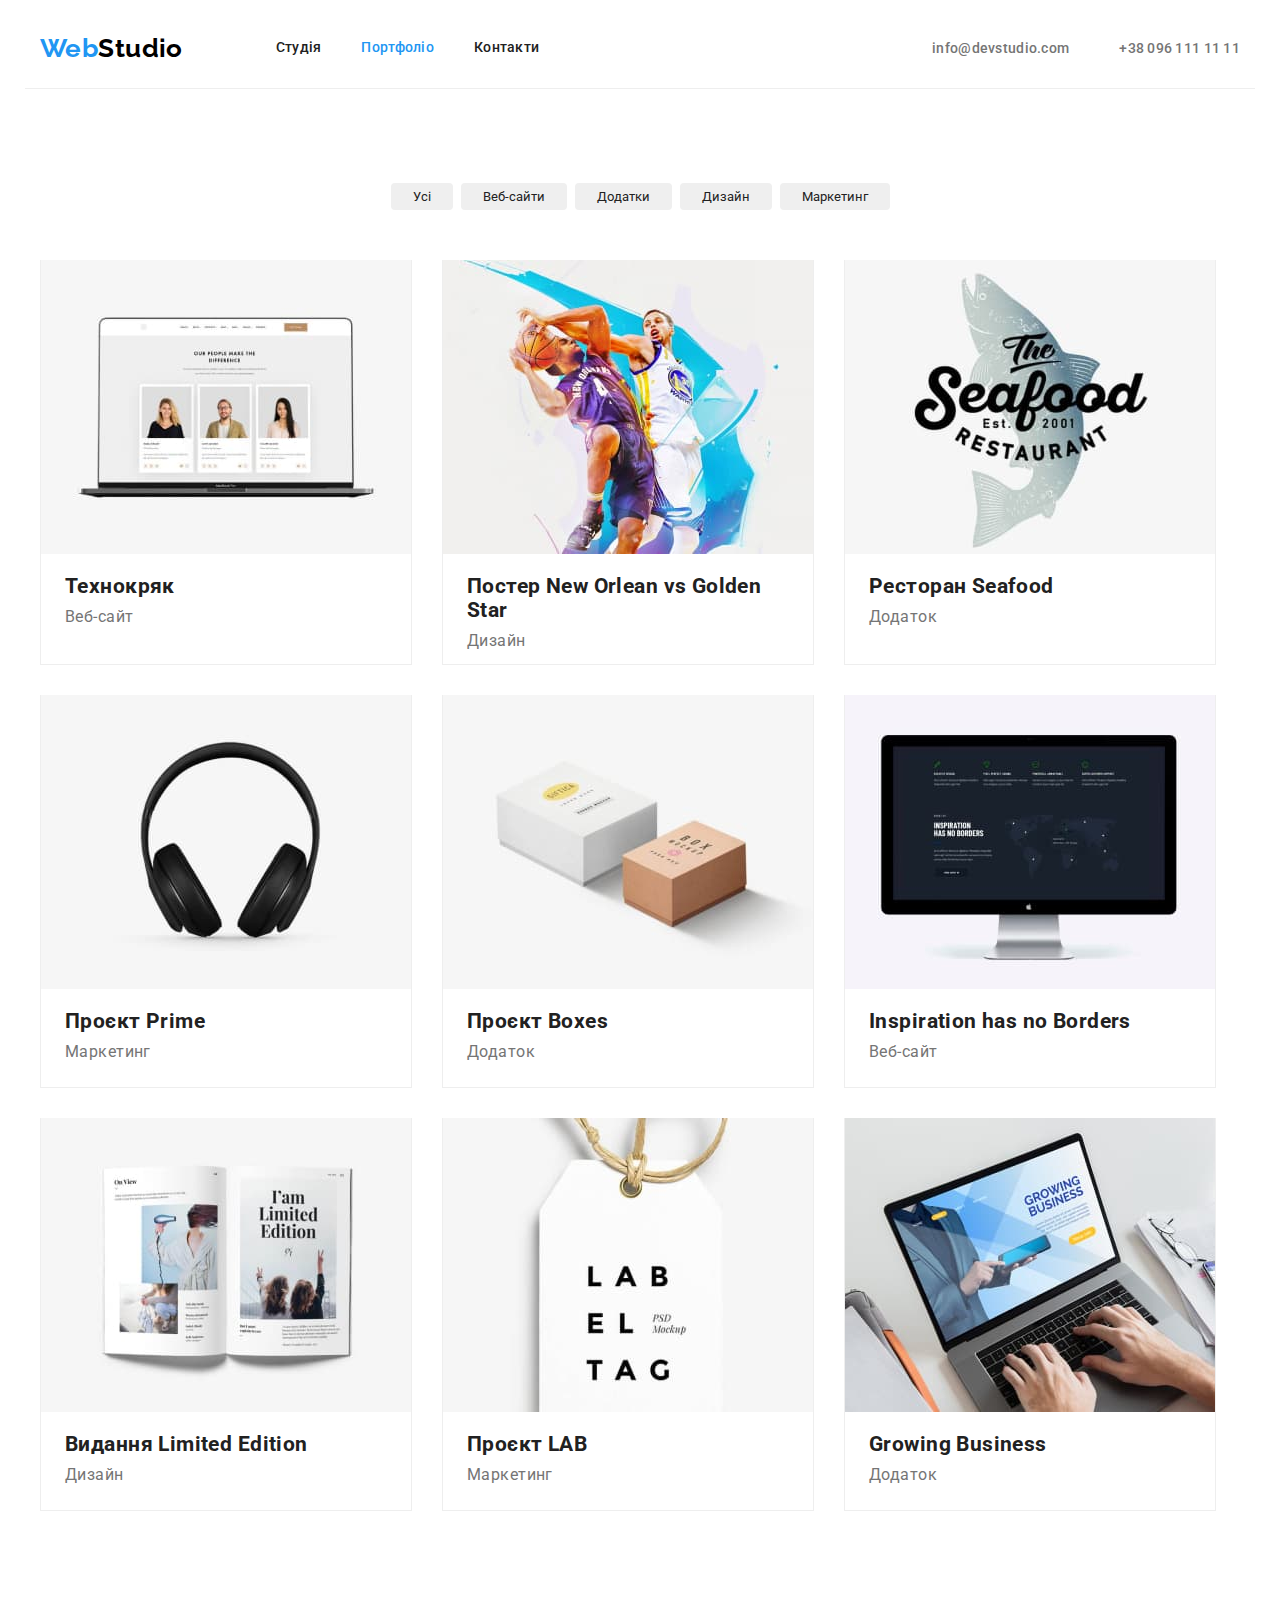
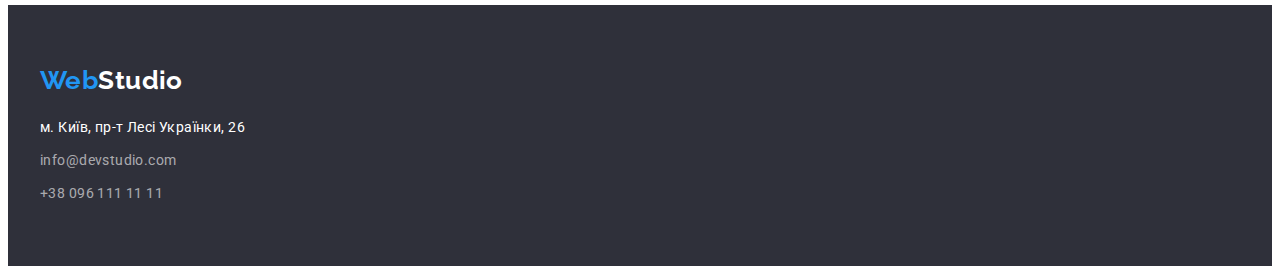
==== commit 1de1e8ce: "додав стилей для портфоліо" ====
--- a/portfolio.html
+++ b/portfolio.html
@@ -52,69 +52,85 @@
 					<li class="post-content">
 						<a href="" class="post-content-link">
 							<img width="370" src="./images/project/project-1.jpg" alt="Технокряк">
-							<h2 class="post-subtitle">Технокряк</h2>
-							<p class="post-title">Веб-сайт</p>
+							<div class="content-title">
+								<h2 class="post-subtitle">Технокряк</h2>
+								<p class="post-title">Веб-сайт</p>
+							</div>
 						</a>
 					</li>
 					<li class="post-content">
 						<a href="" class="post-content-link">
 							<img width="370" src="./images/project/project-2.jpg" alt="Постер Новий Орлеан проти Голден Стар">
-							<h2 class="post-subtitle">Постер New Orlean vs Golden Star</h2>
-							<p class="post-title">Дизайн</p>
+							<div class="content-title">
+								<h2 class="post-subtitle">Постер New Orlean vs Golden Star</h2>
+								<p class="post-title">Дизайн</p>
+							</div>
 						</a>
 					</li>
 					<li class="post-content">
 						<a href="" class="post-content-link">
 							<img width="370" src="./images/project/project-3.jpg" alt="Ресторан Морепродуктов">
-							<h2 class="post-subtitle">Ресторан Seafood</h2>
-							<p class="post-title">Додаток</p>
+							<div class="content-title">
+								<h2 class="post-subtitle">Ресторан Seafood</h2>
+								<p class="post-title">Додаток</p>
+							</div>
 						</a>
 					</li>
 					<li class="post-content">
 						<a href="" class="post-content-link">
 							<img width="370" src="./images/project/project-4.jpg" alt="Проєкт Прем'єр">
-							<h2 class="post-subtitle">Проєкт Prime</h2>
-							<p class="post-title">Маркетинг</p>
+							<div class="content-title">
+								<h2 class="post-subtitle">Проєкт Prime</h2>
+								<p class="post-title">Маркетинг</p>
+							</div>
 						</a>
 					</li>
 					<li class="post-content">
 						<a href="" class="post-content-link">
 							<img width="370" src="./images/project/project-5.jpg" alt="Коробки проектів">
-							<h2 class="post-subtitle">Проєкт Boxes</h2>
-							<p class="post-title">Додаток</p>
+							<div class="content-title">
+								<h2 class="post-subtitle">Проєкт Boxes</h2>
+								<p class="post-title">Додаток</p>
+							</div>
 						</a>
 					</li>
-					<a href="">
-						<li class="post-content">
-							<a href="" class="post-content-link">
-								<img width="370" src="./images/project/project-6.jpg" alt="Натхнення не має кордонів">
+					<li class="post-content">
+						<a href="" class="post-content-link">
+							<img width="370" src="./images/project/project-6.jpg" alt="Натхнення не має кордонів">
+							<div class="content-title">
 								<h2 class="post-subtitle">Inspiration has no Borders</h2>
 								<p class="post-title">Веб-сайт</p>
-							</a>
-						</li>
-						<li class="post-content">
-							<a href="" class="post-content-link">
-								<img width="370" src="./images/project/project-7.jpg" alt="Видання Обмежене видання">
+							</div>
+						</a>
+					</li>
+					<li class="post-content">
+						<a href="" class="post-content-link">
+							<img width="370" src="./images/project/project-7.jpg" alt="Видання Обмежене видання">
+							<div class="content-title">
 								<h2 class="post-subtitle">Видання Limited Edition</h2>
 								<p class="post-title">Дизайн</p>
-							</a>
-						</li>
-						<li class="post-content">
-							<a href="" class="post-content-link">
-								<img width="370" src="./images/project/project-8.jpg" alt="Проєкт лабораторія">
+							</div>
+						</a>
+					</li>
+					<li class="post-content">
+						<a href="" class="post-content-link">
+							<img width="370" src="./images/project/project-8.jpg" alt="Проєкт лабораторія">
+							<div class="content-title">
 								<h2 class="post-subtitle">Проєкт LAB</h2>
 								<p class="post-title">Маркетинг</p>
-							</a>
-						</li>
-						<li class="post-content">
-							<a href="" class="post-content-link">
-								<img width="370" src="./images/project/project-9.jpg" alt="Зростаючий бізнес">
+							</div>
+						</a>
+					</li>
+					<li class="post-content">
+						<a href="" class="post-content-link">
+							<img width="370" src="./images/project/project-9.jpg" alt="Зростаючий бізнес">
+							<div class="content-title">
 								<h2 class="post-subtitle">Growing Business</h2>
 								<p class="post-title">Додаток</p>
-							</a>
-						</li>
+							</div>
+						</a>
+					</li>
 				</ul>
-
 			</div>
 		</section>
 	</main>
--- a/css/styles.css
+++ b/css/styles.css
@@ -1,13 +1,27 @@
+body {
+	font-family: 'Roboto', sans-serif;
+	color: var(--primary-text-color);
+	background-color: var(--white-color);
+	font-size: 14px;
+	letter-spacing: 0.03em;
+}
+
+
 h1,
 h2,
 h3,
 h4,
 h5,
 h6,
-p,
-ul {
+p {
 	margin: 0;
 	padding: 0;
+}
+
+ul {
+	list-style: none;
+	padding: 0;
+	margin: 0;
 }
 
 img {
@@ -25,16 +39,10 @@
 	--white-color: #ffffff;
 	--footer-contact-color: rgba(255, 255, 255, 0.6);
 	--logo-color-black: #000000;
-}
-
-
-body {
-	font-family: 'Roboto', sans-serif;
-	color: var(--primary-text-color);
-	background-color: var(--white-color);
-	font-size: 14px;
-	letter-spacing: 0.03em;
-}
+	--border-card: 1px solid #EEEEEE;
+}
+
+
 
 /* hover focus */
 .active:focus,
@@ -82,6 +90,9 @@
 	overflow: hidden;
 }
 
+/* Header */
+
+
 /* Nav */
 .logo {
 	color: var(--logo-color-black);
@@ -101,6 +112,7 @@
 .nav-container {
 	display: flex;
 	align-items: center;
+	border-bottom: 1px solid #EEEEEE;
 }
 
 .link {
@@ -138,7 +150,7 @@
 	margin-left: 93px;
 }
 
-.side-nav-item {}
+
 
 .social-links .side-nav-item:not(:last-child) {
 	margin-right: 40px;
@@ -256,7 +268,7 @@
 	display: block;
 }
 
-.img-list {}
+
 
 .title-head {
 	text-align: center;
@@ -293,6 +305,15 @@
 	border-radius: 0px 0px 4px 4px;
 	list-style: none;
 }
+
+.list-info {
+	padding-bottom: 30px;
+	display: block;
+	text-align: center;
+
+
+}
+
 
 .team-subtitle {
 	font-weight: 500;
@@ -376,6 +397,7 @@
 .search-form .search-btn:not(:last-child) {
 	margin-right: 8px;
 }
+
 .search-form .button {
 	padding-top: 6px;
 	padding-bottom: 6px;
@@ -383,13 +405,60 @@
 	padding-right: 22px;
 }
 
+.search {
+	display: block;
+	text-align: center;
+	margin-bottom: 50px;
+}
+
+
 /* contents */
+.contents {
+	display: flex;
+	flex-wrap: wrap;
+}
+
+.search-btn {
+	text-align: center;
+}
+
+.post-content {
+	max-width: 370px;
+	max-height: 404px;
+	margin-right: 30px;
+	margin-bottom: 30px;
+}
+
+.post-content:nth-child(3n) {
+	margin-right: 0;
+}
+
+.post-content:nth-last-child(-n +3) {
+	margin-bottom: 0;
+}
+
+
+.search-btn {
+	text-align: center;
+}
+
+
+.content-title {
+	margin: 20px 24px;
+
+}
+
 .post-content {
 	background-color: var(--white-color);
 	list-style: none;
+	border-right: var(--border-card);
+	border-left: var(--border-card);
+	border-bottom: var(--border-card);
+
 }
 
 .post-subtitle {
+	margin-bottom: 4px;
 	color: var(--title-text-color);
 }
 
@@ -409,37 +478,4 @@
 
 .section {
 	padding: 94px 0;
-}
-
-/* flex-container */
-
-.contents {
-	display: flex;
-	flex-wrap: wrap;
-
-	margin-top: -30px;
-	margin-left: -30px;
-
-}
-
-.post-content {
-	max-width: 370px;
-	flex-basis: calc(100% / 3 -20px);
-	margin-left: 30px;
-	margin-top: 30px;
-}
-
-
-
-/* .post-content:nth-child(3n) {
-	margin-right: 0;
-} */
-.search-btn {
-	text-align: center;
-}
-
-.search {
-	display: block;
-	text-align: center;
-	margin-bottom: 50px;
 }